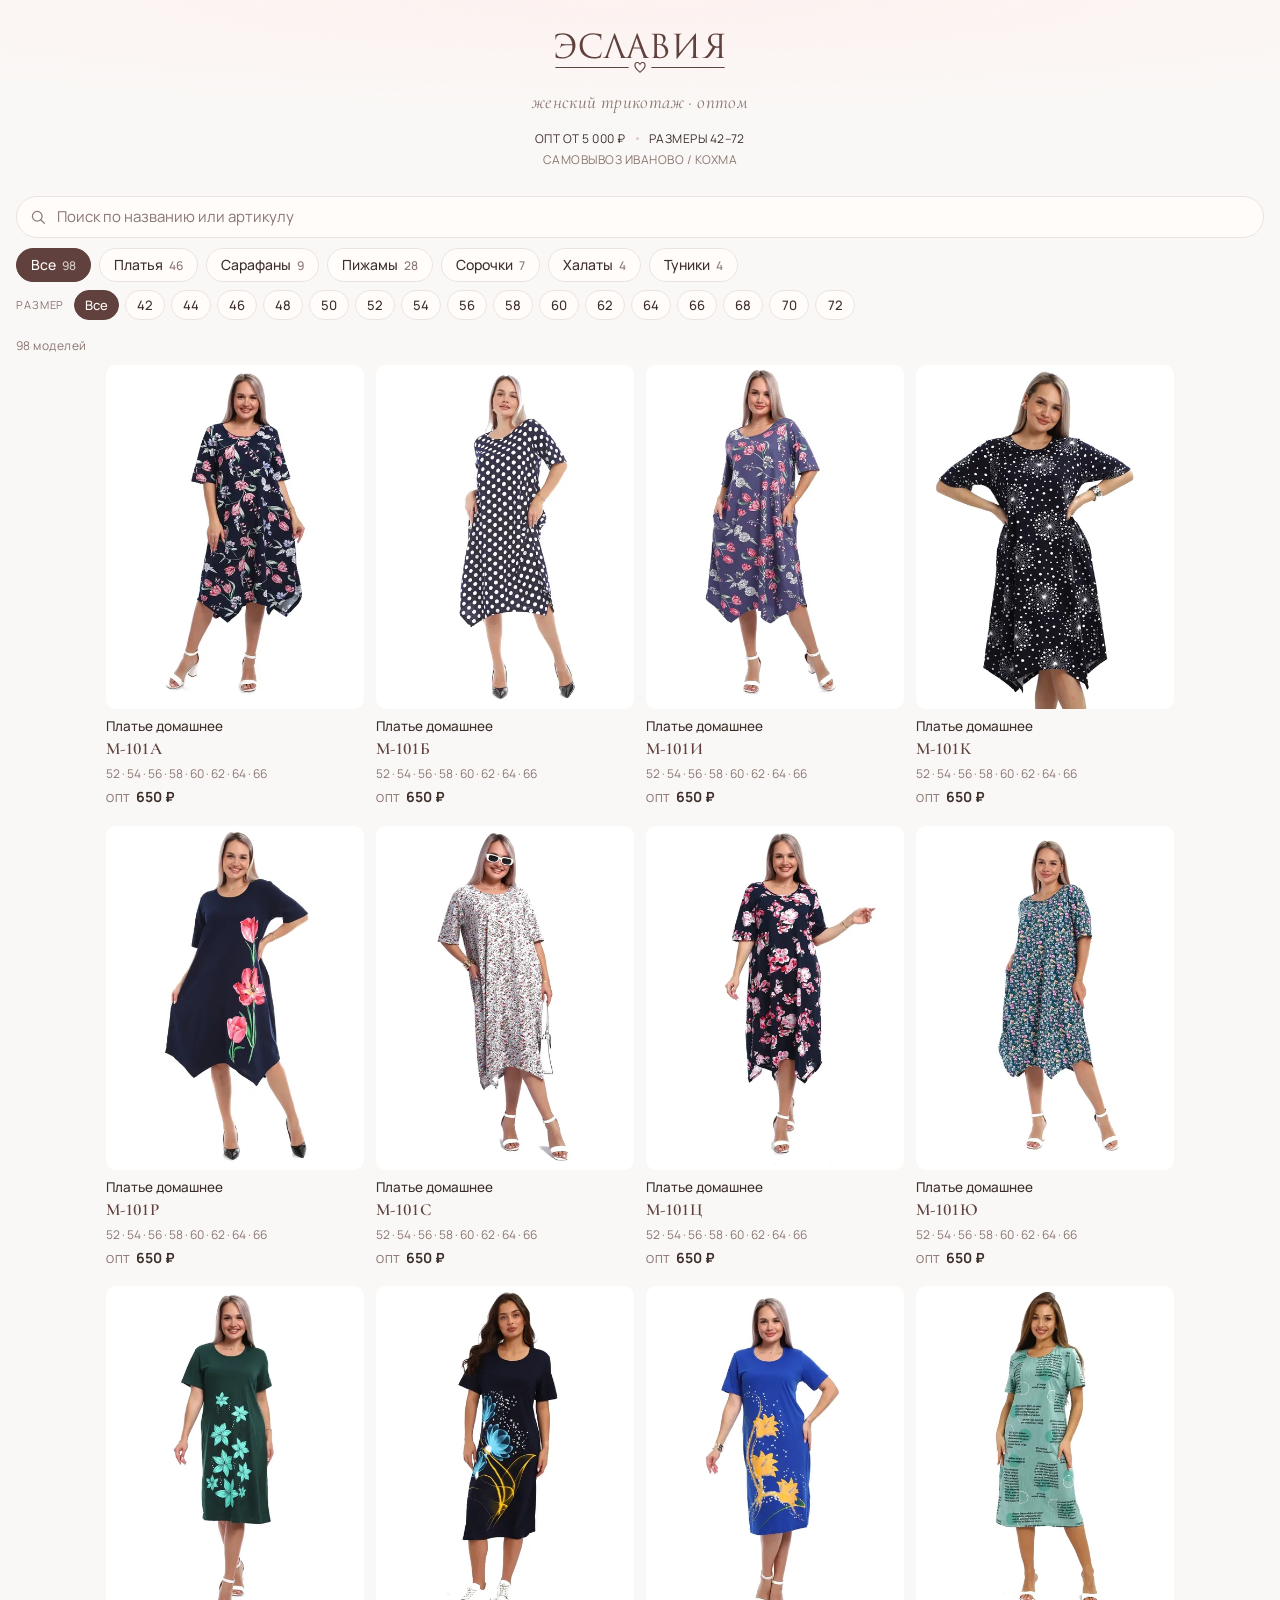
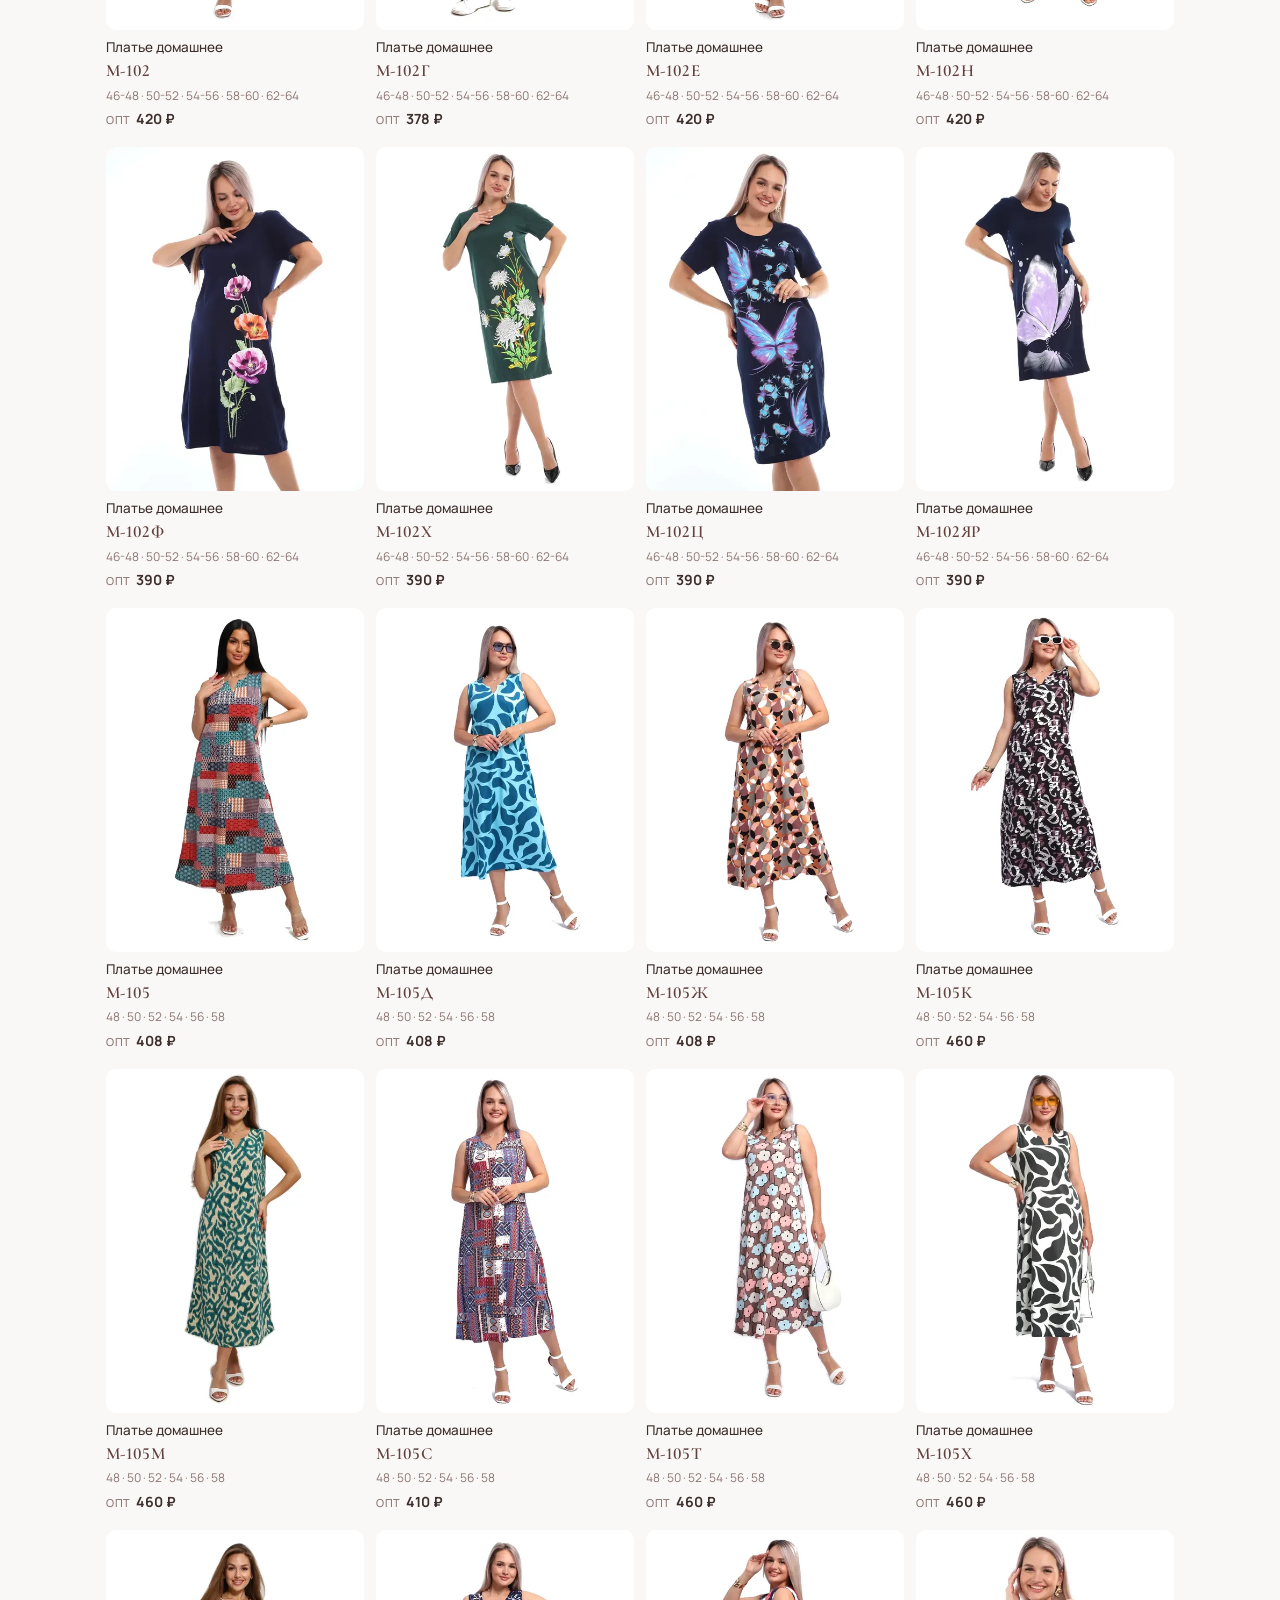
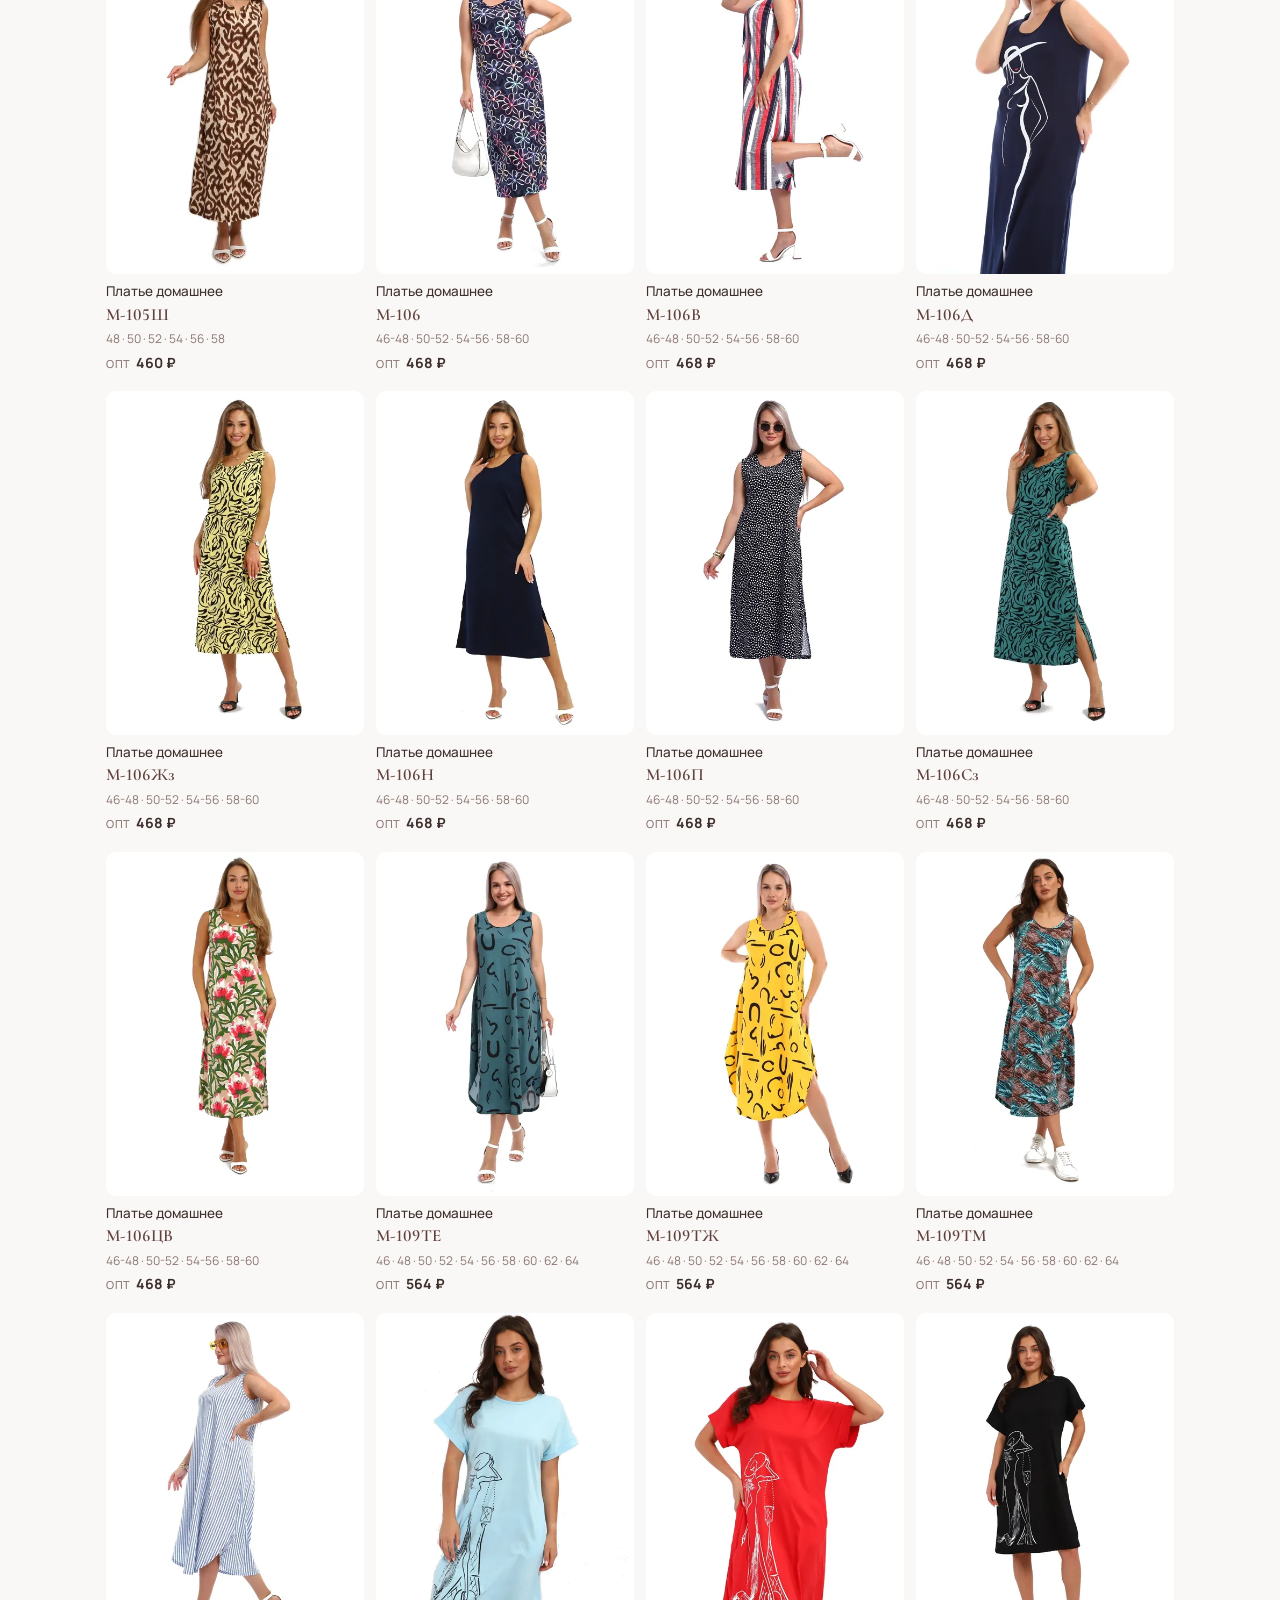
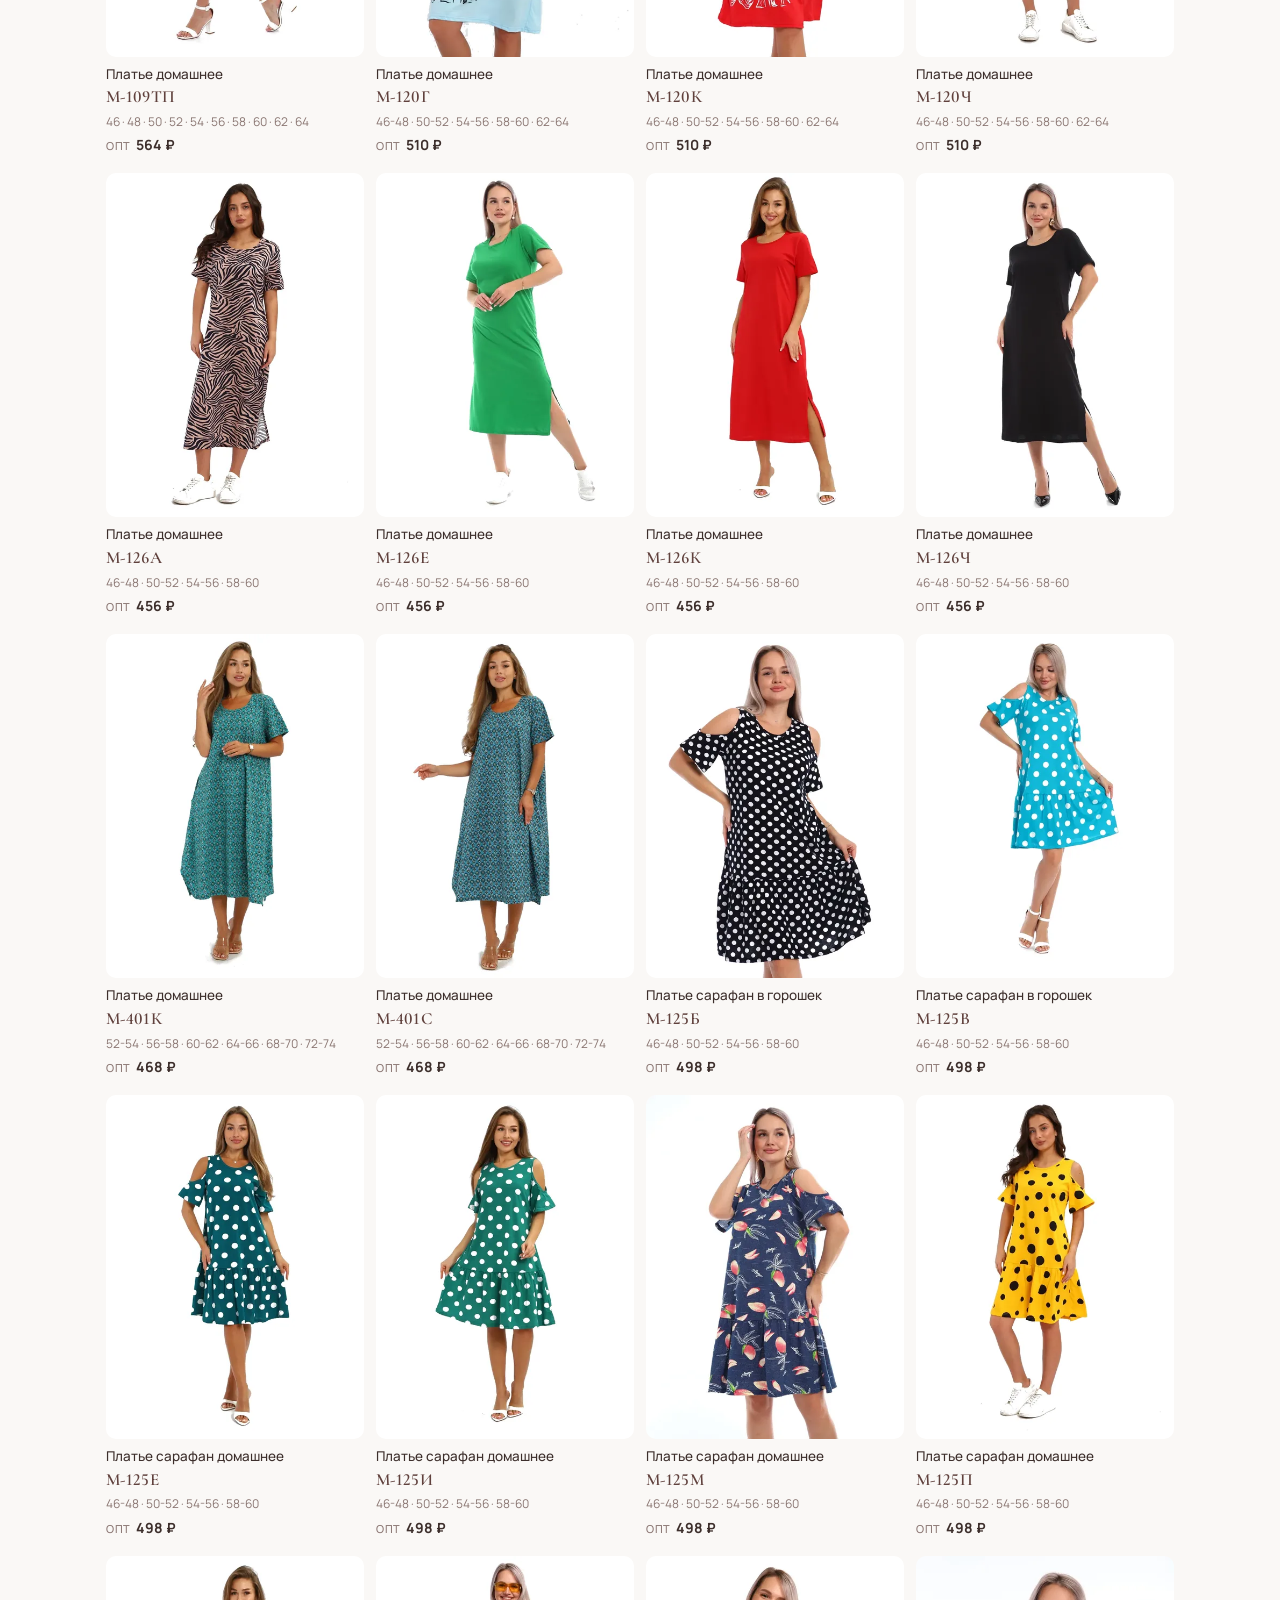
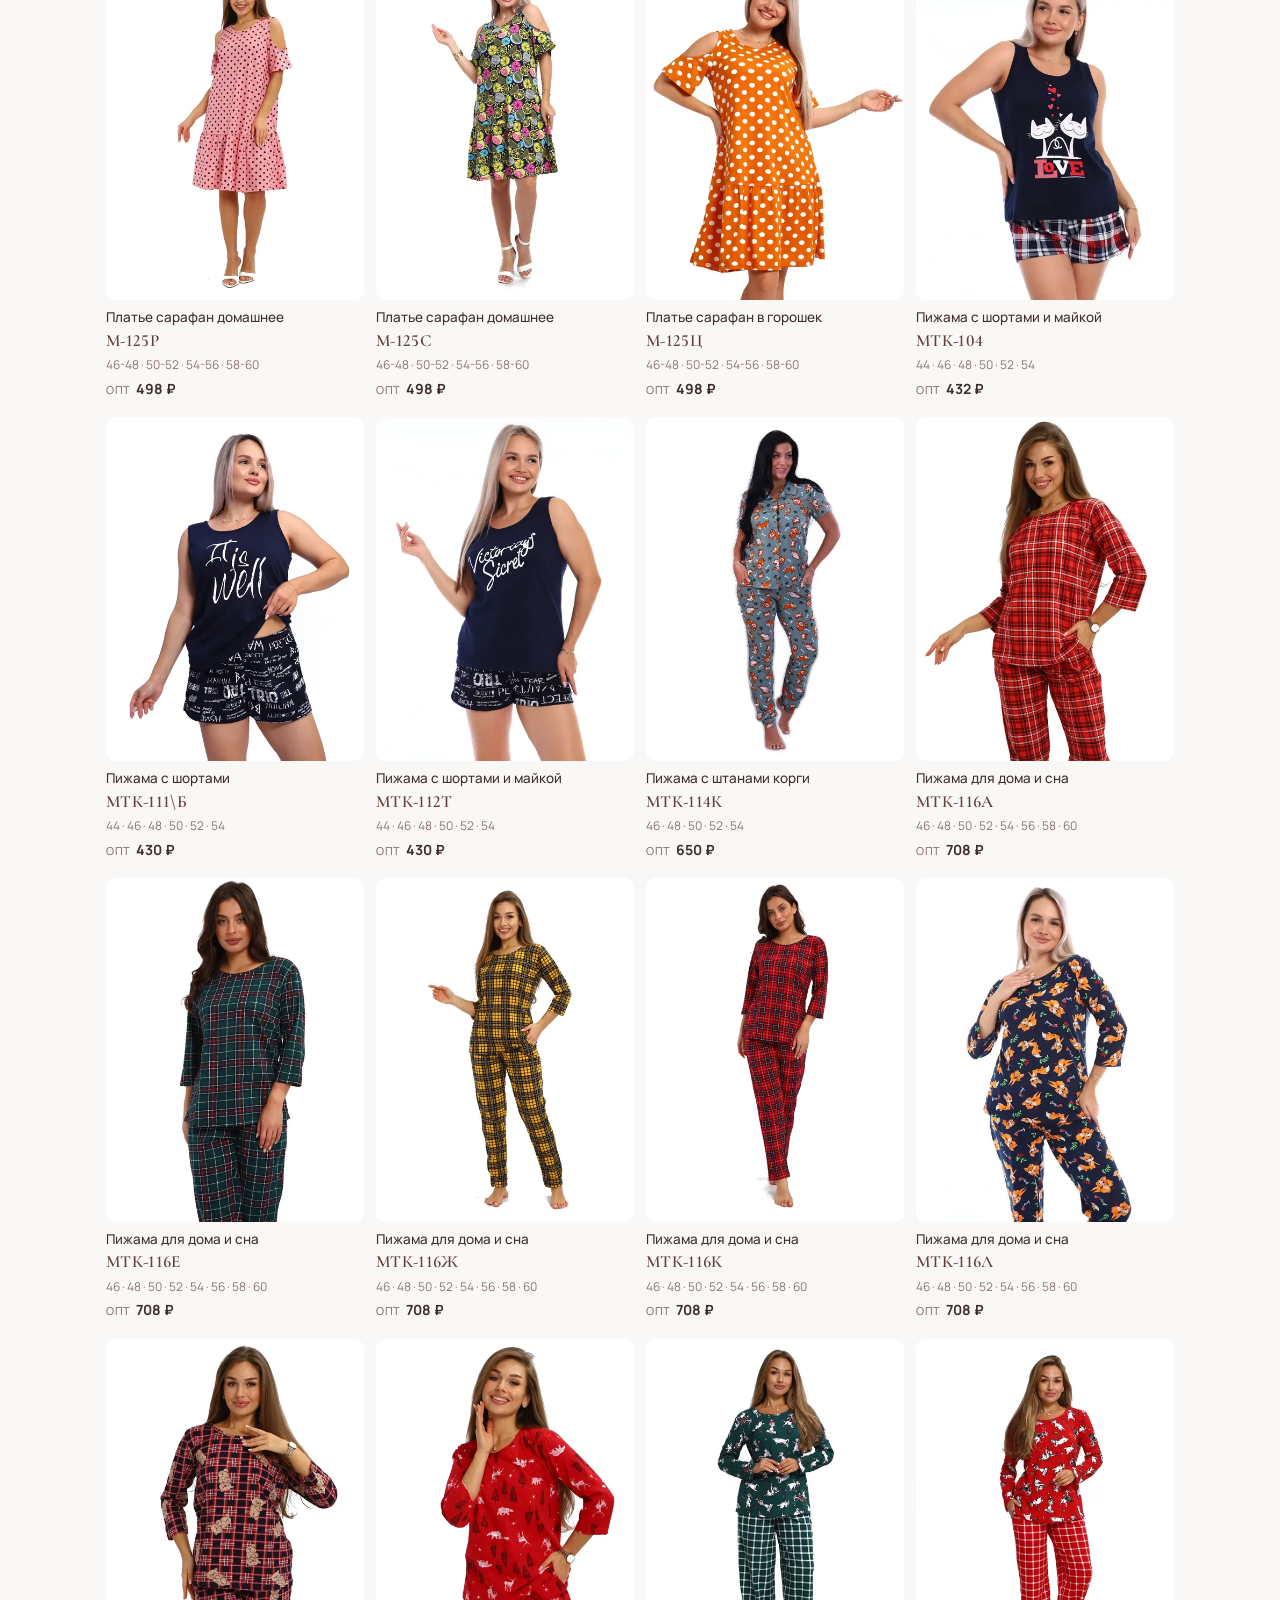
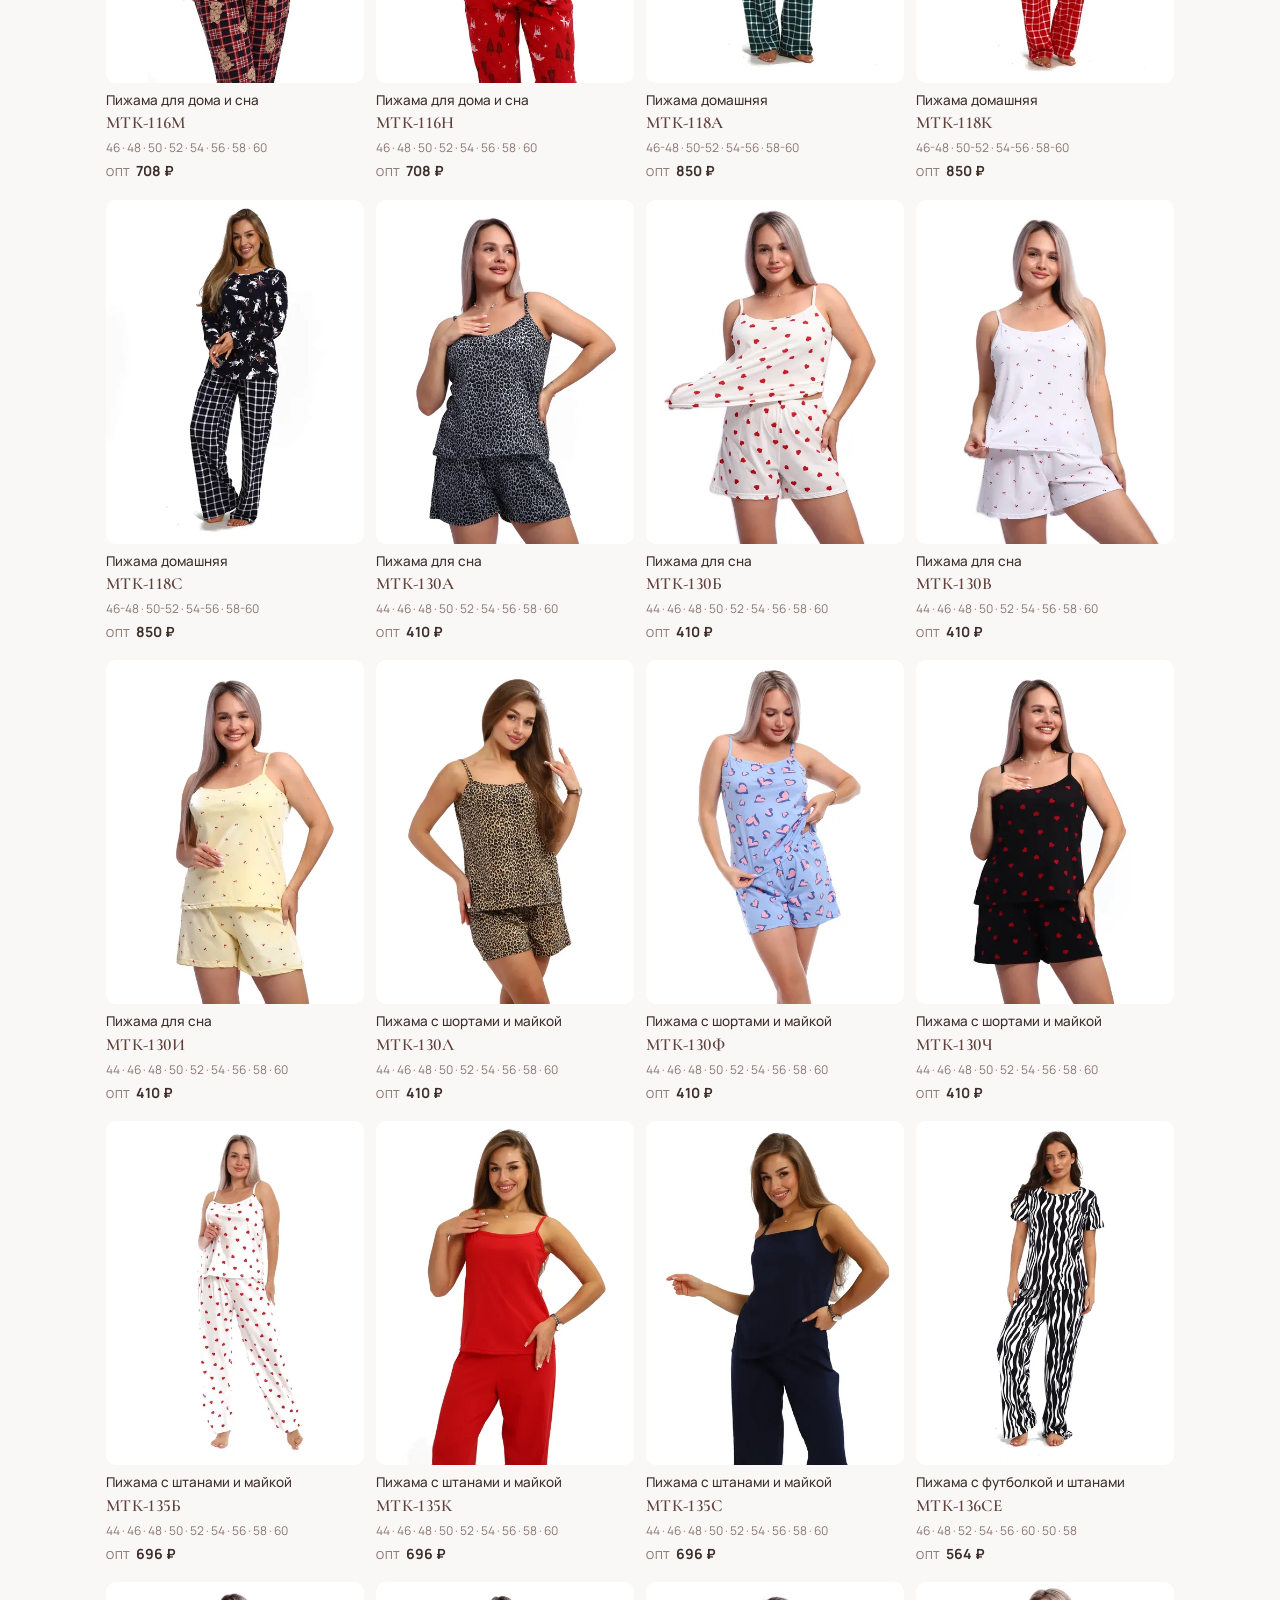
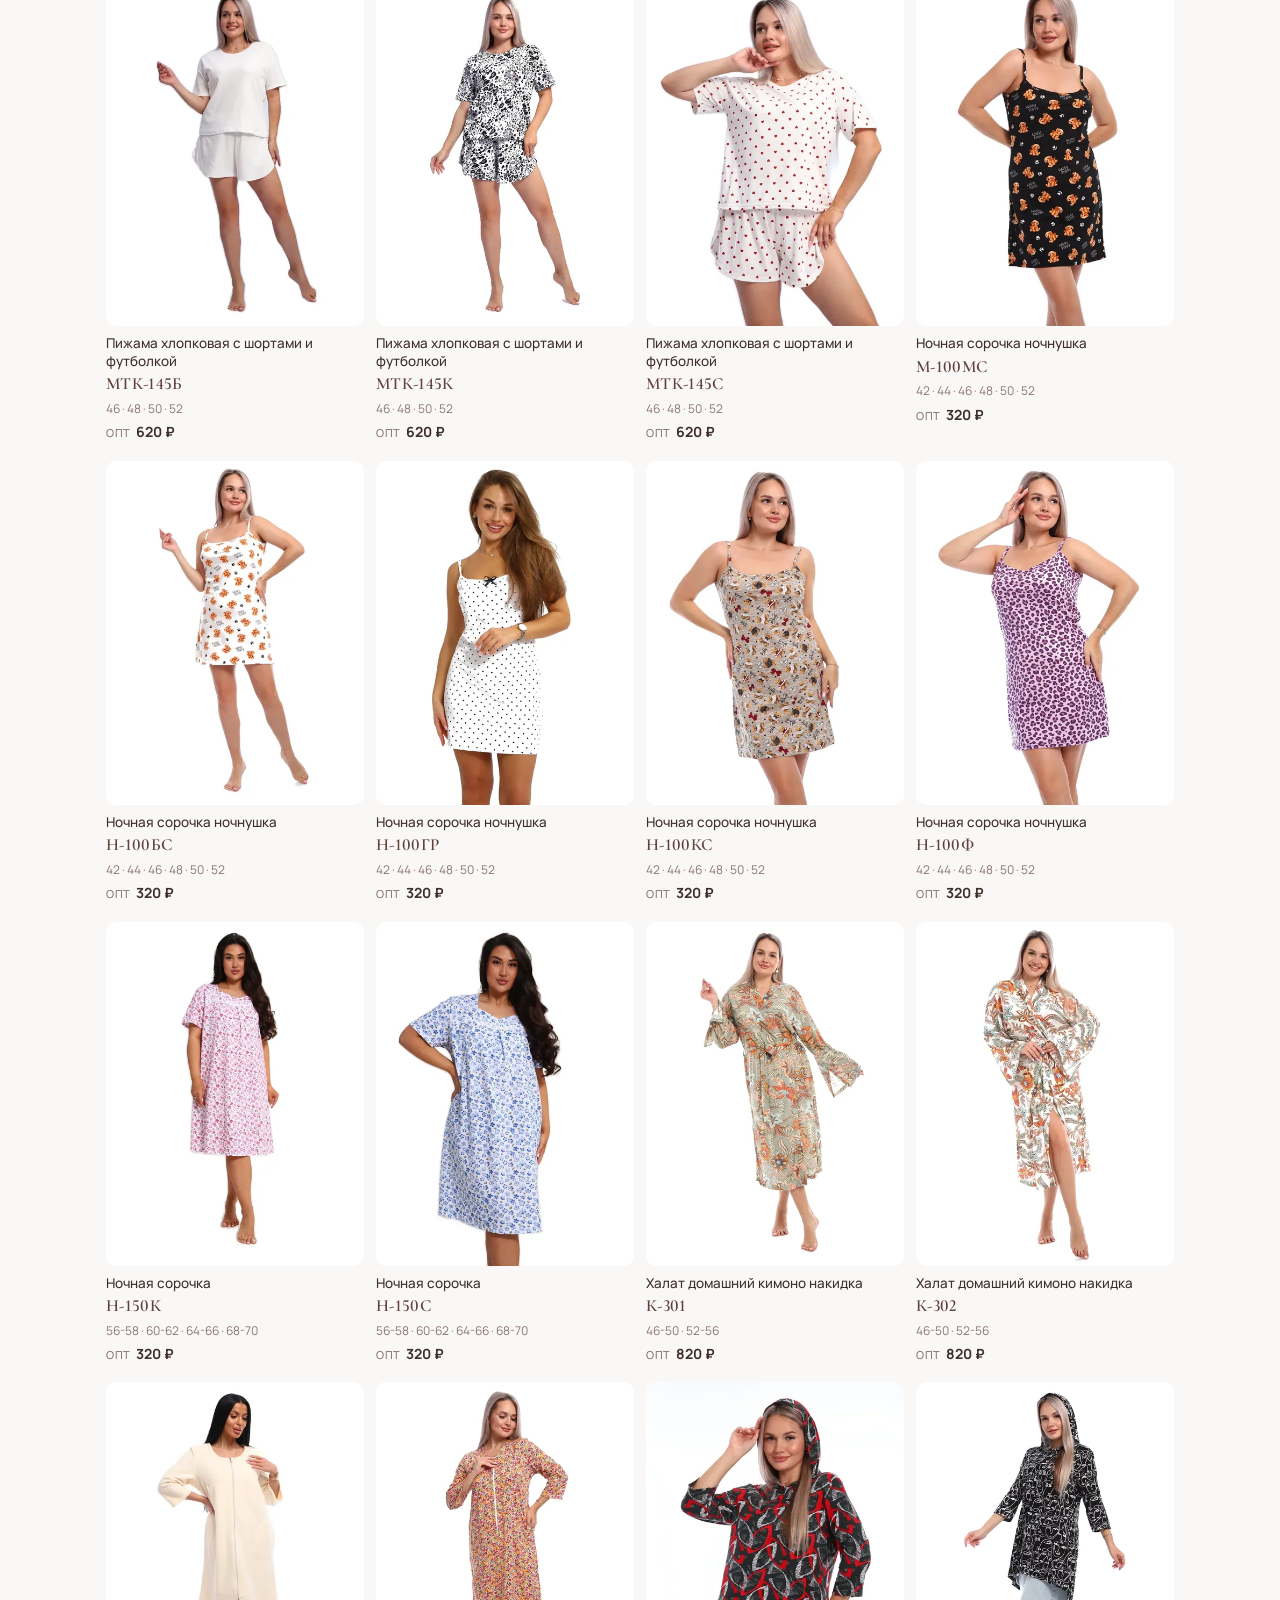
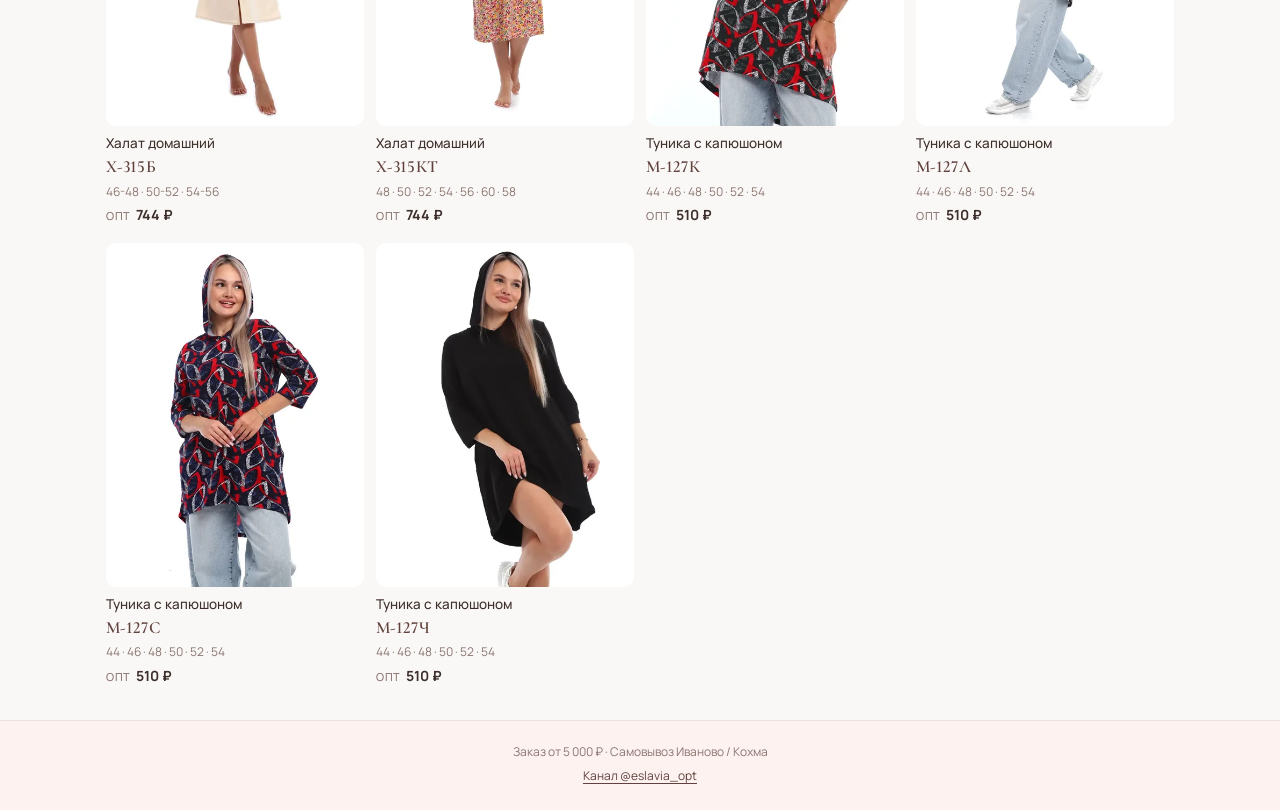
==== index.html @ d24b263d "Eslavia catalog Mini App: grid, filters, search, detail, order links" ====
<!doctype html>
<html lang="ru">
<head>
  <meta charset="utf-8">
  <script src="https://telegram.org/js/telegram-web-app.js"></script>
  <meta name="viewport" content="width=device-width, initial-scale=1, viewport-fit=cover">
  <meta name="format-detection" content="telephone=no">
  <meta name="theme-color" content="#faf8f6">
  <title>ЭСЛАВИЯ — каталог</title>
  <meta name="description" content="Женский трикотаж оптом. Каталог моделей, размеры 42–72, опт от 5 000 ₽.">
  <link rel="icon" href="brand/logo.svg" type="image/svg+xml">
  <link rel="preconnect" href="https://fonts.googleapis.com">
  <link rel="preconnect" href="https://fonts.gstatic.com" crossorigin>
  <link rel="stylesheet" href="https://fonts.googleapis.com/css2?family=Cormorant+Garamond:ital,wght@0,500;0,600;1,500&family=Manrope:wght@400;500;600;700&display=swap">
  <link rel="stylesheet" href="styles.css?v=1">
</head>
<body>
  <div id="list-view" class="view">
    <header class="hero">
      <span class="logo" role="img" aria-label="ЭСЛАВИЯ"></span>
      <p class="tagline">женский трикотаж · оптом</p>
      <p class="facts"><span>Опт от 5 000 ₽</span><i></i><span>Размеры 42–72</span></p>
      <p class="facts facts-2">Самовывоз Иваново / Кохма</p>
    </header>

    <div class="controls" id="controls">
      <label class="search">
        <svg viewBox="0 0 24 24" aria-hidden="true"><circle cx="11" cy="11" r="6.5"/><path d="M16 16l4.5 4.5"/></svg>
        <input id="q" type="search" inputmode="search" autocomplete="off" placeholder="Поиск по названию или артикулу" aria-label="Поиск">
        <button id="q-clear" class="clear" type="button" aria-label="Очистить" hidden>×</button>
      </label>
      <div class="chips" id="cats" role="tablist" aria-label="Категории"></div>
      <div class="sizes-row">
        <span class="sizes-label">Размер</span>
        <div class="chips chips-size" id="sizes" aria-label="Размер"></div>
      </div>
    </div>

    <div class="result-line"><span id="count"></span><button id="reset" type="button" hidden>Сбросить</button></div>
    <main id="grid" class="grid" aria-live="polite"></main>
    <p id="empty" class="empty" hidden>Ничего не найдено. Попробуйте изменить фильтры.</p>

    <footer class="foot">
      <p>Заказ от 5 000 ₽ · Самовывоз Иваново / Кохма</p>
      <a id="channel-link" href="https://t.me/eslavia_opt">Канал @eslavia_opt</a>
    </footer>
  </div>

  <section id="detail-view" class="view detail" hidden aria-modal="true" role="dialog">
    <div class="detail-top">
      <button id="back" class="back" type="button" aria-label="Назад">
        <svg viewBox="0 0 24 24" aria-hidden="true"><path d="M15 5l-7 7 7 7"/></svg><span>Каталог</span>
      </button>
    </div>
    <div class="gallery">
      <div class="slides" id="slides"></div>
      <div class="dots" id="dots"></div>
    </div>
    <div class="info">
      <p class="d-cat" id="d-cat"></p>
      <h1 class="d-title" id="d-title"></h1>
      <p class="d-article" id="d-article"></p>
      <div class="d-price"><span>Опт</span><strong id="d-price"></strong></div>
      <div class="d-block">
        <p class="d-label">Размеры</p>
        <div class="d-sizes" id="d-sizes"></div>
      </div>
      <p class="d-meta" id="d-meta"></p>
      <p class="d-note">Минимальный заказ от 5 000 ₽. Самовывоз Иваново / Кохма.</p>
    </div>
    <div class="actions">
      <a id="d-post" class="btn btn-ghost" href="#" rel="noopener">Открыть пост</a>
      <a id="d-order" class="btn btn-primary" href="#" rel="noopener">Заказать</a>
    </div>
  </section>

  <script src="app.js?v=1"></script>
</body>
</html>
---- styles.css ----
:root {
  --bg: #faf8f6;
  --surface: #fffcfa;
  --text: #3d2f2c;
  --muted: #8a7672;
  --line: #ebe3df;
  --accent: #60413d;
  --accent-hover: #523632;
  --on-accent: #fffcfa;
  --blush: #fdf2f0;
  --rose: #f5deda;
  --mauve: #dcc8c4;
  --photo-bg: #f5eeea;
  --chip-bg: #fffcfa;
  --chip-active-bg: #60413d;
  --chip-active-text: #fffcfa;
  --serif: "Cormorant Garamond", "Times New Roman", serif;
  --sans: "Manrope", system-ui, -apple-system, "Segoe UI", sans-serif;
  --ease: cubic-bezier(0.22, 1, 0.36, 1);
  --safe-top: max(env(safe-area-inset-top, 0px), var(--tg-content-safe-area-inset-top, 0px));
  --safe-bottom: max(env(safe-area-inset-bottom, 0px), var(--tg-safe-area-inset-bottom, 0px));
  color-scheme: light;
}
html[data-theme="dark"] {
  --bg: #1d1817;
  --surface: #26201f;
  --text: #f3e9e6;
  --muted: #b09c97;
  --line: #3a312f;
  --accent: #e9c9c2;
  --accent-hover: #f3d9d3;
  --on-accent: #3d2f2c;
  --blush: #2b2321;
  --rose: #4a3935;
  --mauve: #6b5550;
  --photo-bg: #2b2422;
  --chip-bg: #26201f;
  --chip-active-bg: #e9c9c2;
  --chip-active-text: #3d2f2c;
  color-scheme: dark;
}

* { box-sizing: border-box; }
html, body { margin: 0; padding: 0; }
body {
  background: var(--bg);
  color: var(--text);
  font-family: var(--sans);
  font-size: 15px;
  line-height: 1.45;
  -webkit-font-smoothing: antialiased;
  -webkit-tap-highlight-color: transparent;
  overscroll-behavior-y: none;
}
button, input { font: inherit; color: inherit; }
a { color: inherit; }
[hidden] { display: none !important; }
body.detail-open { overflow: hidden; }

/* ---------- header ---------- */
.hero {
  padding: calc(26px + var(--safe-top)) 20px 18px;
  text-align: center;
  background:
    radial-gradient(120% 90% at 50% 0%, var(--blush) 0%, transparent 70%),
    var(--bg);
}
.logo {
  display: block;
  width: 188px;
  height: 54px;
  margin: 0 auto;
  background-color: var(--accent);
  -webkit-mask: url(brand/logo.svg) center / contain no-repeat;
  mask: url(brand/logo.svg) center / contain no-repeat;
}
html[data-theme="dark"] .logo { background-color: var(--text); }
.tagline {
  margin: 8px 0 0;
  font-family: var(--serif);
  font-style: italic;
  font-size: 19px;
  color: var(--muted);
  letter-spacing: 0.02em;
}
.facts {
  margin: 14px auto 0;
  display: flex;
  flex-wrap: wrap;
  justify-content: center;
  align-items: center;
  gap: 4px 10px;
  font-size: 12px;
  letter-spacing: 0.04em;
  text-transform: uppercase;
  color: var(--text);
}
.facts-2 { margin-top: 4px; color: var(--muted); }
.facts i { width: 3px; height: 3px; border-radius: 50%; background: var(--mauve); }

/* ---------- controls ---------- */
.controls {
  position: sticky;
  top: 0;
  z-index: 5;
  padding: 10px 0 8px;
  background: color-mix(in srgb, var(--bg) 94%, transparent);
  -webkit-backdrop-filter: blur(10px);
  backdrop-filter: blur(10px);
  border-bottom: 1px solid transparent;
  transition: border-color .2s var(--ease);
}
.controls.stuck { border-bottom-color: var(--line); }
.search {
  display: flex;
  align-items: center;
  gap: 8px;
  margin: 0 16px 10px;
  padding: 0 12px;
  height: 42px;
  border: 1px solid var(--line);
  background: var(--surface);
  border-radius: 21px;
}
.search:focus-within { border-color: var(--mauve); }
.search svg { width: 18px; height: 18px; flex: none; fill: none; stroke: var(--muted); stroke-width: 1.6; stroke-linecap: round; }
.search input {
  flex: 1;
  min-width: 0;
  border: 0;
  outline: 0;
  background: transparent;
  font-size: 15px;
}
.search input::placeholder { color: var(--muted); }
.search input::-webkit-search-cancel-button { display: none; }
.clear { border: 0; background: none; font-size: 22px; line-height: 1; color: var(--muted); padding: 0 2px; cursor: pointer; }

.chips {
  display: flex;
  gap: 8px;
  overflow-x: auto;
  padding: 0 16px;
  scrollbar-width: none;
  scroll-padding: 0 16px;
}
.chips::-webkit-scrollbar { display: none; }
.chip {
  flex: none;
  display: inline-flex;
  align-items: baseline;
  gap: 6px;
  height: 34px;
  padding: 0 14px;
  align-items: center;
  border: 1px solid var(--line);
  border-radius: 17px;
  background: var(--chip-bg);
  font-size: 14px;
  font-weight: 500;
  white-space: nowrap;
  cursor: pointer;
  transition: background .2s var(--ease), color .2s var(--ease), border-color .2s var(--ease);
}
.chip .n { font-size: 12px; color: var(--muted); font-weight: 500; }
.chip.on { background: var(--chip-active-bg); border-color: var(--chip-active-bg); color: var(--chip-active-text); }
.chip.on .n { color: inherit; opacity: .75; }
.sizes-row { display: flex; align-items: center; margin-top: 8px; }
.sizes-label {
  flex: none;
  padding-left: 16px;
  font-size: 11px;
  letter-spacing: .08em;
  text-transform: uppercase;
  color: var(--muted);
}
.chips-size { padding-left: 10px; gap: 6px; }
.chips-size .chip { height: 30px; min-width: 40px; padding: 0 10px; justify-content: center; font-size: 13px; border-radius: 15px; }

.result-line {
  display: flex;
  justify-content: space-between;
  align-items: center;
  padding: 8px 16px 10px;
  font-size: 12px;
  letter-spacing: .04em;
  color: var(--muted);
}
.result-line button { border: 0; background: none; padding: 0; color: var(--accent); font-size: 12px; text-decoration: underline; text-underline-offset: 3px; cursor: pointer; }

/* ---------- grid ---------- */
.grid {
  display: grid;
  grid-template-columns: repeat(2, minmax(0, 1fr));
  gap: 18px 12px;
  padding: 0 16px 8px;
}
@media (min-width: 640px) { .grid { grid-template-columns: repeat(3, minmax(0, 1fr)); } }
@media (min-width: 960px) { .grid { grid-template-columns: repeat(4, minmax(0, 1fr)); max-width: 1100px; margin: 0 auto; } }
.card {
  display: block;
  text-decoration: none;
  color: inherit;
  cursor: pointer;
  border: 0;
  padding: 0;
  background: none;
  text-align: left;
  animation: rise .5s var(--ease) both;
}
.card .ph {
  position: relative;
  aspect-ratio: 3 / 4;
  background: var(--photo-bg);
  overflow: hidden;
  border-radius: 10px;
}
.card img { width: 100%; height: 100%; object-fit: cover; display: block; transition: transform .6s var(--ease); }
.card:active img { transform: scale(1.02); }
.card .t { margin: 9px 0 0; font-size: 13.5px; line-height: 1.3; font-weight: 500; }
.card .a { margin: 2px 0 0; font-family: var(--serif); font-variant-numeric: lining-nums; font-size: 17px; font-weight: 600; letter-spacing: .02em; color: var(--accent); }
html[data-theme="dark"] .card .a { color: var(--accent); }
.card .s { margin: 3px 0 0; font-size: 12px; color: var(--muted); }
.card .p { margin: 5px 0 0; font-size: 14px; font-weight: 700; }
.card .p span { font-weight: 500; font-size: 11px; letter-spacing: .06em; text-transform: uppercase; color: var(--muted); margin-right: 5px; }
@keyframes rise { from { opacity: 0; transform: translateY(8px); } to { opacity: 1; transform: none; } }

.empty { text-align: center; color: var(--muted); padding: 40px 24px; }
.foot {
  margin-top: 26px;
  padding: 22px 16px calc(26px + var(--safe-bottom));
  text-align: center;
  font-size: 12px;
  color: var(--muted);
  border-top: 1px solid var(--line);
  background: var(--blush);
}
.foot p { margin: 0 0 6px; }
.foot a { color: var(--accent); text-underline-offset: 3px; }

/* ---------- detail ---------- */
.detail {
  position: fixed;
  inset: 0;
  z-index: 20;
  overflow-y: auto;
  background: var(--bg);
  padding-bottom: calc(86px + var(--safe-bottom));
  animation: slidein .35s var(--ease) both;
  -webkit-overflow-scrolling: touch;
}
@keyframes slidein { from { opacity: 0; } to { opacity: 1; } }
.detail-top {
  position: absolute;
  top: calc(10px + var(--safe-top));
  left: 12px;
  z-index: 3;
}
.back {
  display: inline-flex;
  align-items: center;
  gap: 2px;
  height: 36px;
  padding: 0 14px 0 8px;
  border: 0;
  border-radius: 18px;
  background: color-mix(in srgb, var(--surface) 88%, transparent);
  -webkit-backdrop-filter: blur(8px);
  backdrop-filter: blur(8px);
  font-size: 14px;
  font-weight: 500;
  cursor: pointer;
  box-shadow: 0 2px 10px rgba(61, 47, 44, .08);
}
.back svg { width: 20px; height: 20px; fill: none; stroke: currentColor; stroke-width: 1.8; stroke-linecap: round; stroke-linejoin: round; }
html.in-tg .detail-top { display: none; } /* Telegram BackButton is used instead */

.gallery { position: relative; background: var(--photo-bg); }
.slides {
  display: flex;
  overflow-x: auto;
  scroll-snap-type: x mandatory;
  scrollbar-width: none;
  aspect-ratio: 3 / 4;
  max-height: 72vh;
}
.slides::-webkit-scrollbar { display: none; }
.slides img {
  flex: 0 0 100%;
  width: 100%;
  height: 100%;
  object-fit: cover;
  scroll-snap-align: center;
  display: block;
}
@media (min-width: 640px) { .slides img { object-fit: contain; } }
.dots { position: absolute; left: 0; right: 0; bottom: 12px; display: flex; justify-content: center; gap: 6px; }
.dots button { width: 7px; height: 7px; padding: 0; border: 0; border-radius: 50%; background: rgba(96, 65, 61, .22); cursor: pointer; transition: width .25s var(--ease), background .25s var(--ease); }
.dots button.on { width: 20px; border-radius: 4px; background: #60413d; }

.info { padding: 20px 20px 8px; max-width: 640px; margin: 0 auto; }
.d-cat { margin: 0; font-size: 11px; letter-spacing: .12em; text-transform: uppercase; color: var(--muted); }
.d-title { margin: 6px 0 0; font-family: var(--serif); font-variant-numeric: lining-nums; font-weight: 600; font-size: 30px; line-height: 1.1; }
.d-article { margin: 4px 0 0; font-family: var(--serif); font-variant-numeric: lining-nums; font-size: 20px; font-style: italic; color: var(--accent); }
.d-price {
  display: flex;
  align-items: baseline;
  gap: 10px;
  margin: 16px 0 0;
  padding: 14px 16px;
  background: var(--blush);
  border-radius: 10px;
}
.d-price span { font-size: 11px; letter-spacing: .1em; text-transform: uppercase; color: var(--muted); }
.d-price strong { font-size: 22px; font-weight: 700; }
.d-block { margin-top: 18px; }
.d-label { margin: 0 0 8px; font-size: 11px; letter-spacing: .1em; text-transform: uppercase; color: var(--muted); }
.d-sizes { display: flex; flex-wrap: wrap; gap: 6px; }
.d-sizes span { padding: 5px 11px; border: 1px solid var(--line); border-radius: 15px; font-size: 13px; background: var(--surface); }
.d-meta { margin: 16px 0 0; font-size: 13px; color: var(--muted); }
.d-meta:empty { display: none; }
.d-note { margin: 10px 0 0; font-size: 13px; color: var(--muted); }

.actions {
  position: fixed;
  left: 0;
  right: 0;
  bottom: 0;
  z-index: 21;
  display: grid;
  grid-template-columns: 1fr 1.4fr;
  gap: 10px;
  padding: 12px 16px calc(12px + var(--safe-bottom));
  background: color-mix(in srgb, var(--bg) 94%, transparent);
  -webkit-backdrop-filter: blur(10px);
  backdrop-filter: blur(10px);
  border-top: 1px solid var(--line);
}
.detail[hidden] + .actions, .detail[hidden] .actions { display: none; }
.btn {
  display: flex;
  align-items: center;
  justify-content: center;
  height: 48px;
  border-radius: 24px;
  font-size: 15px;
  font-weight: 600;
  letter-spacing: .02em;
  text-decoration: none;
  cursor: pointer;
  transition: background .2s var(--ease), transform .15s var(--ease);
}
.btn:active { transform: scale(.98); }
.btn-primary { background: var(--accent); color: var(--on-accent); }
.btn-primary:hover { background: var(--accent-hover); }
.btn-ghost { border: 1px solid var(--accent); color: var(--accent); background: transparent; }

@media (prefers-reduced-motion: reduce) {
  *, *::before, *::after { animation: none !important; transition: none !important; }
}
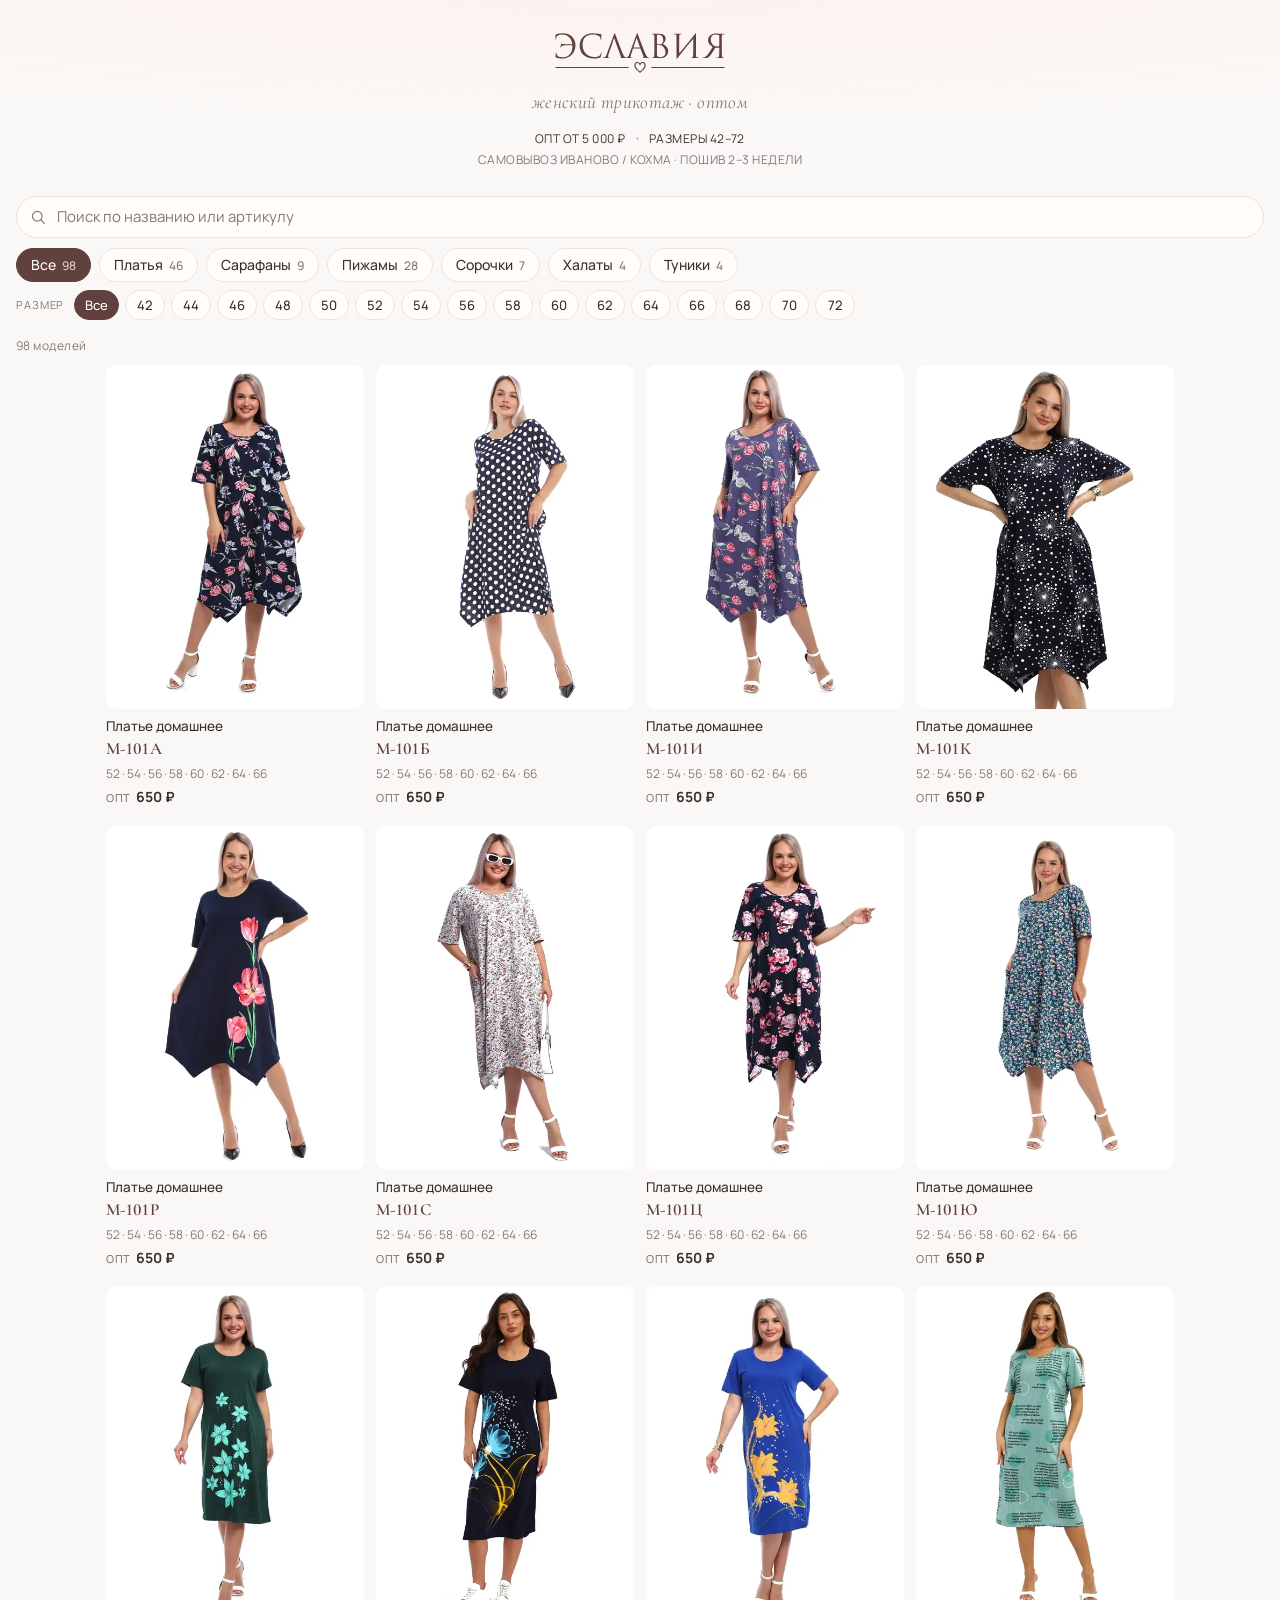
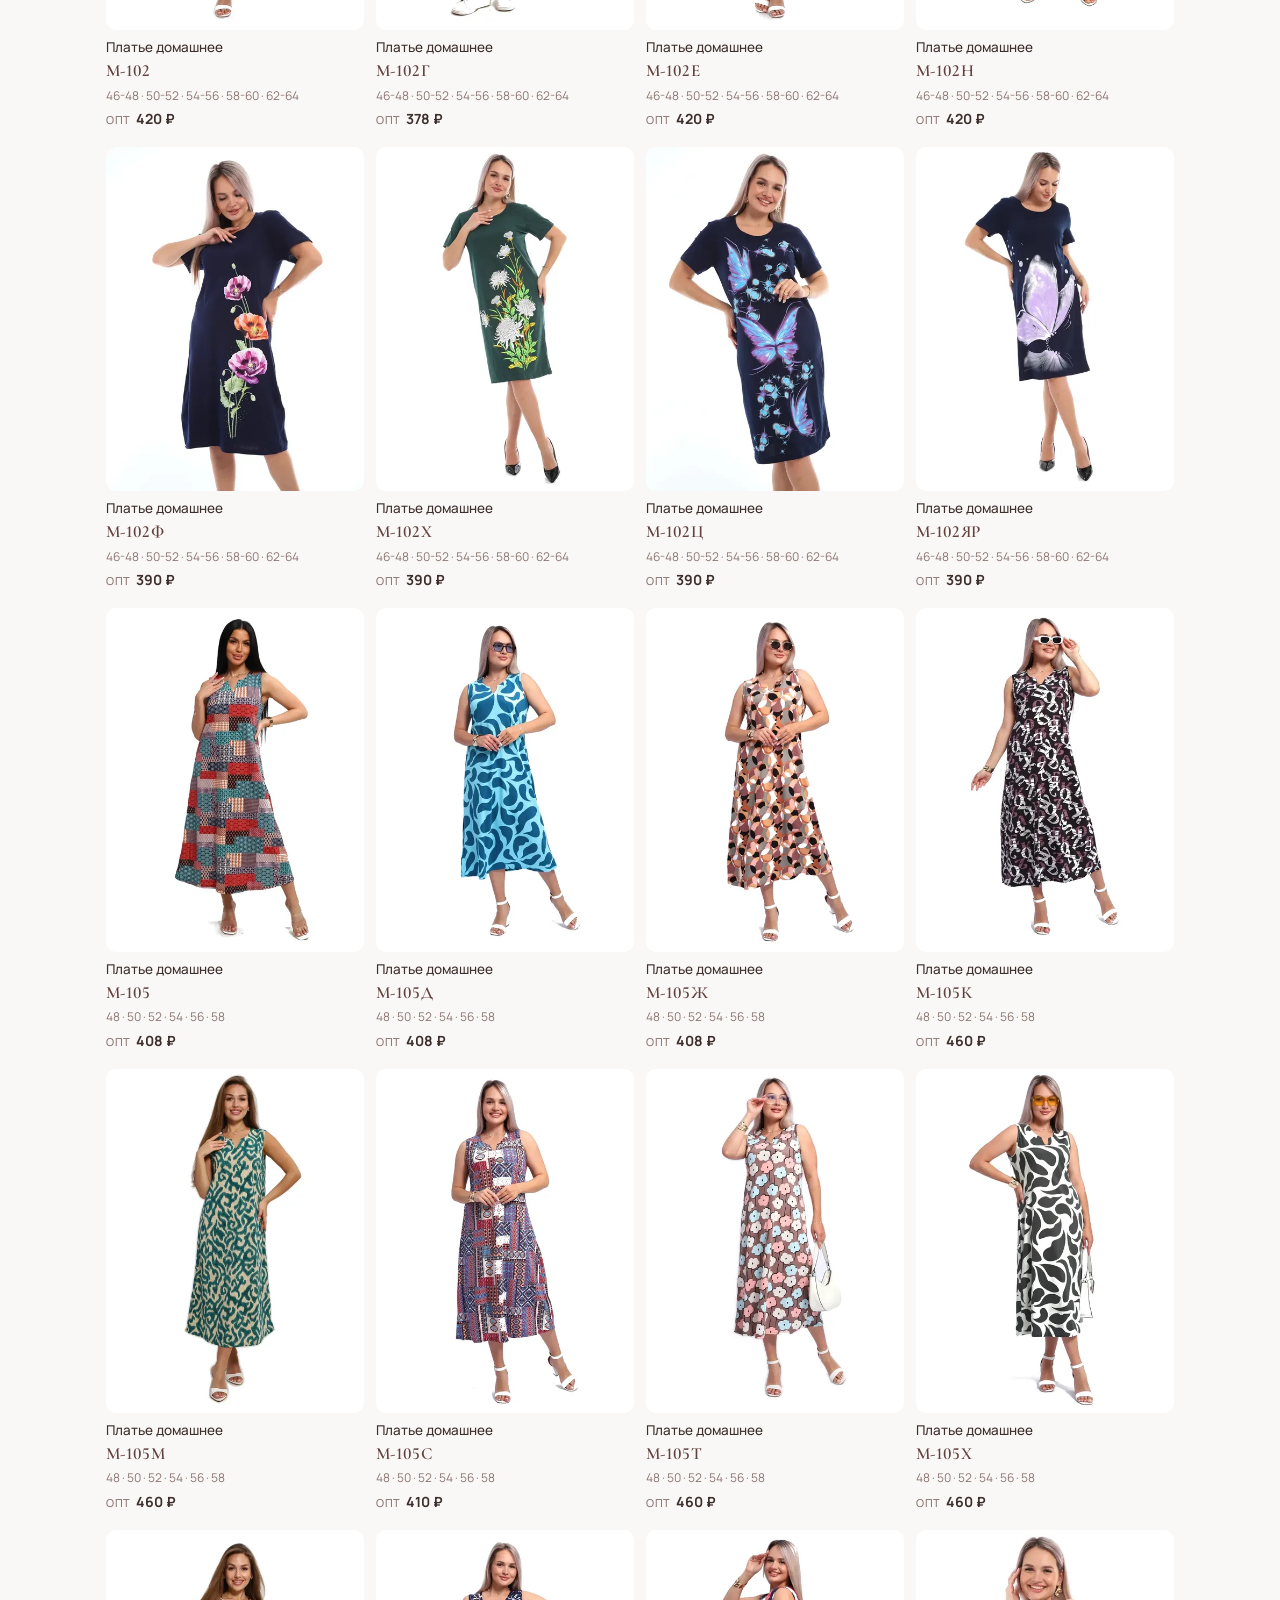
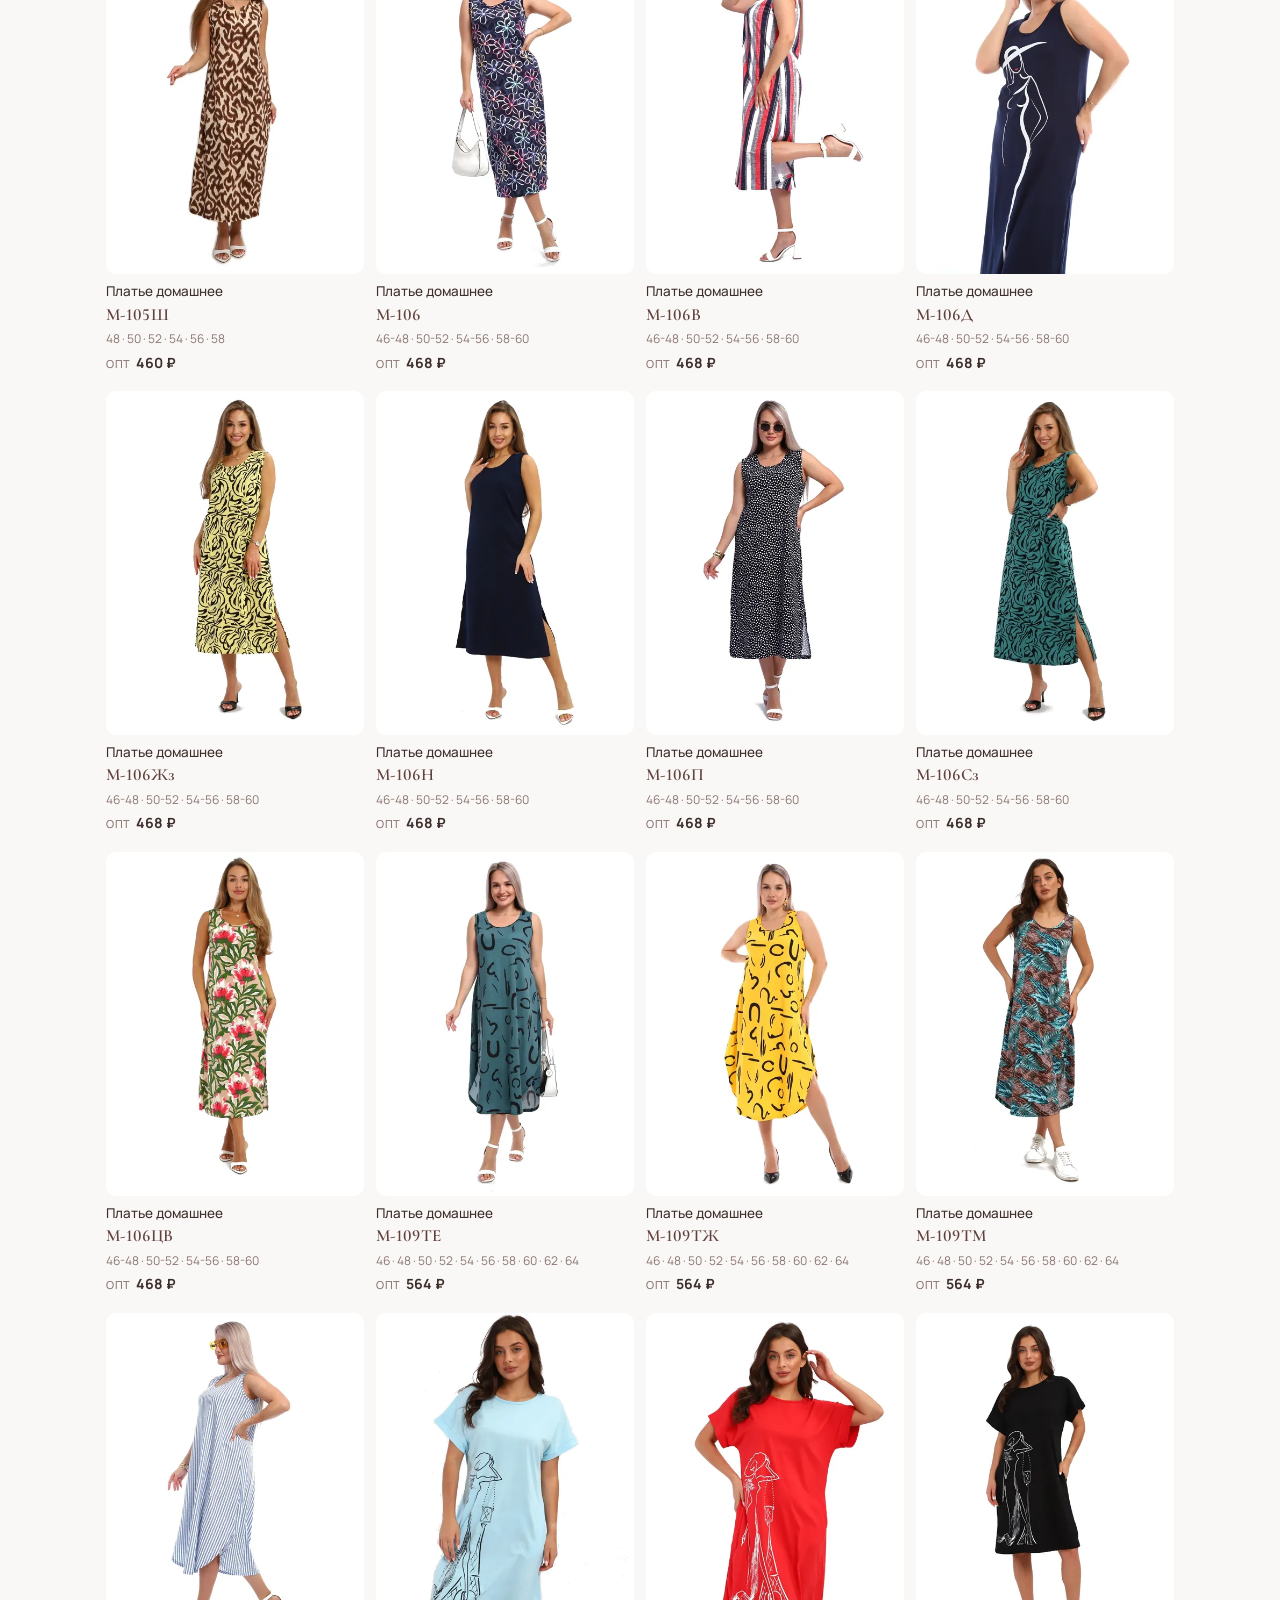
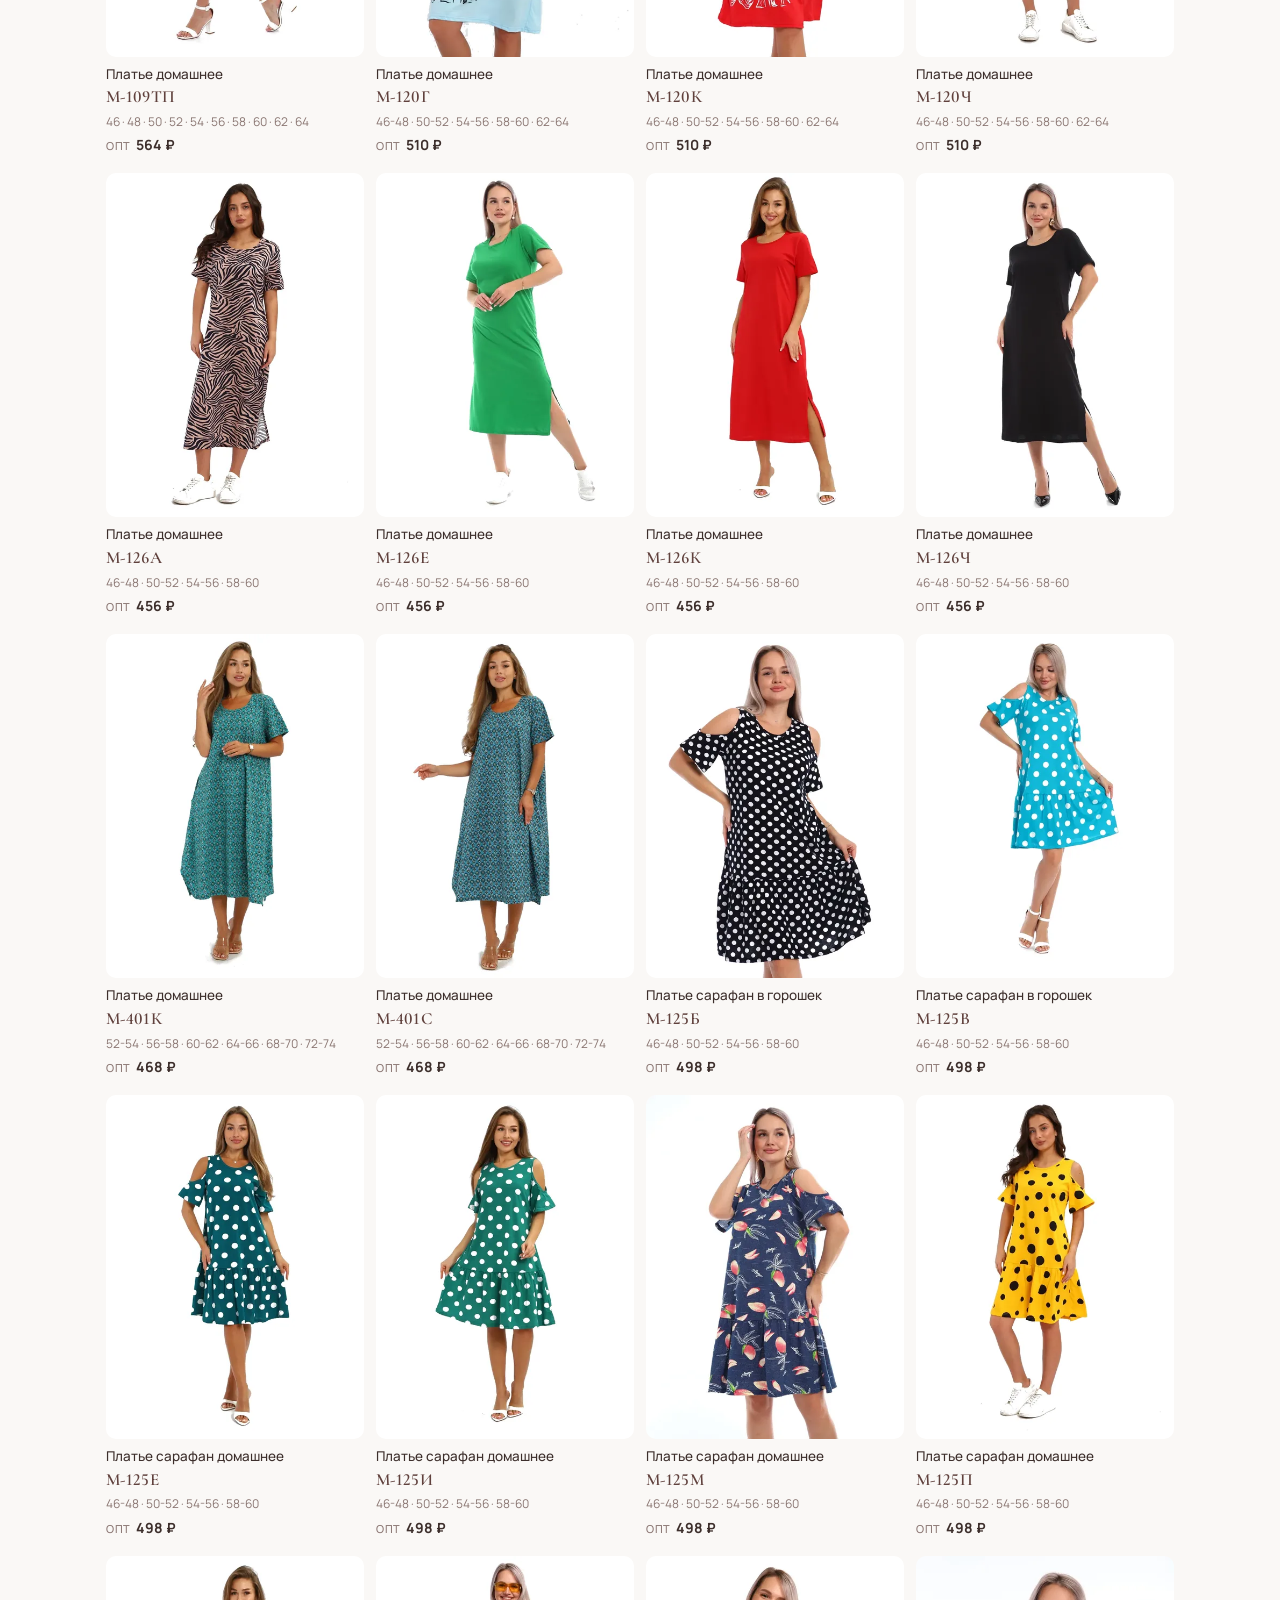
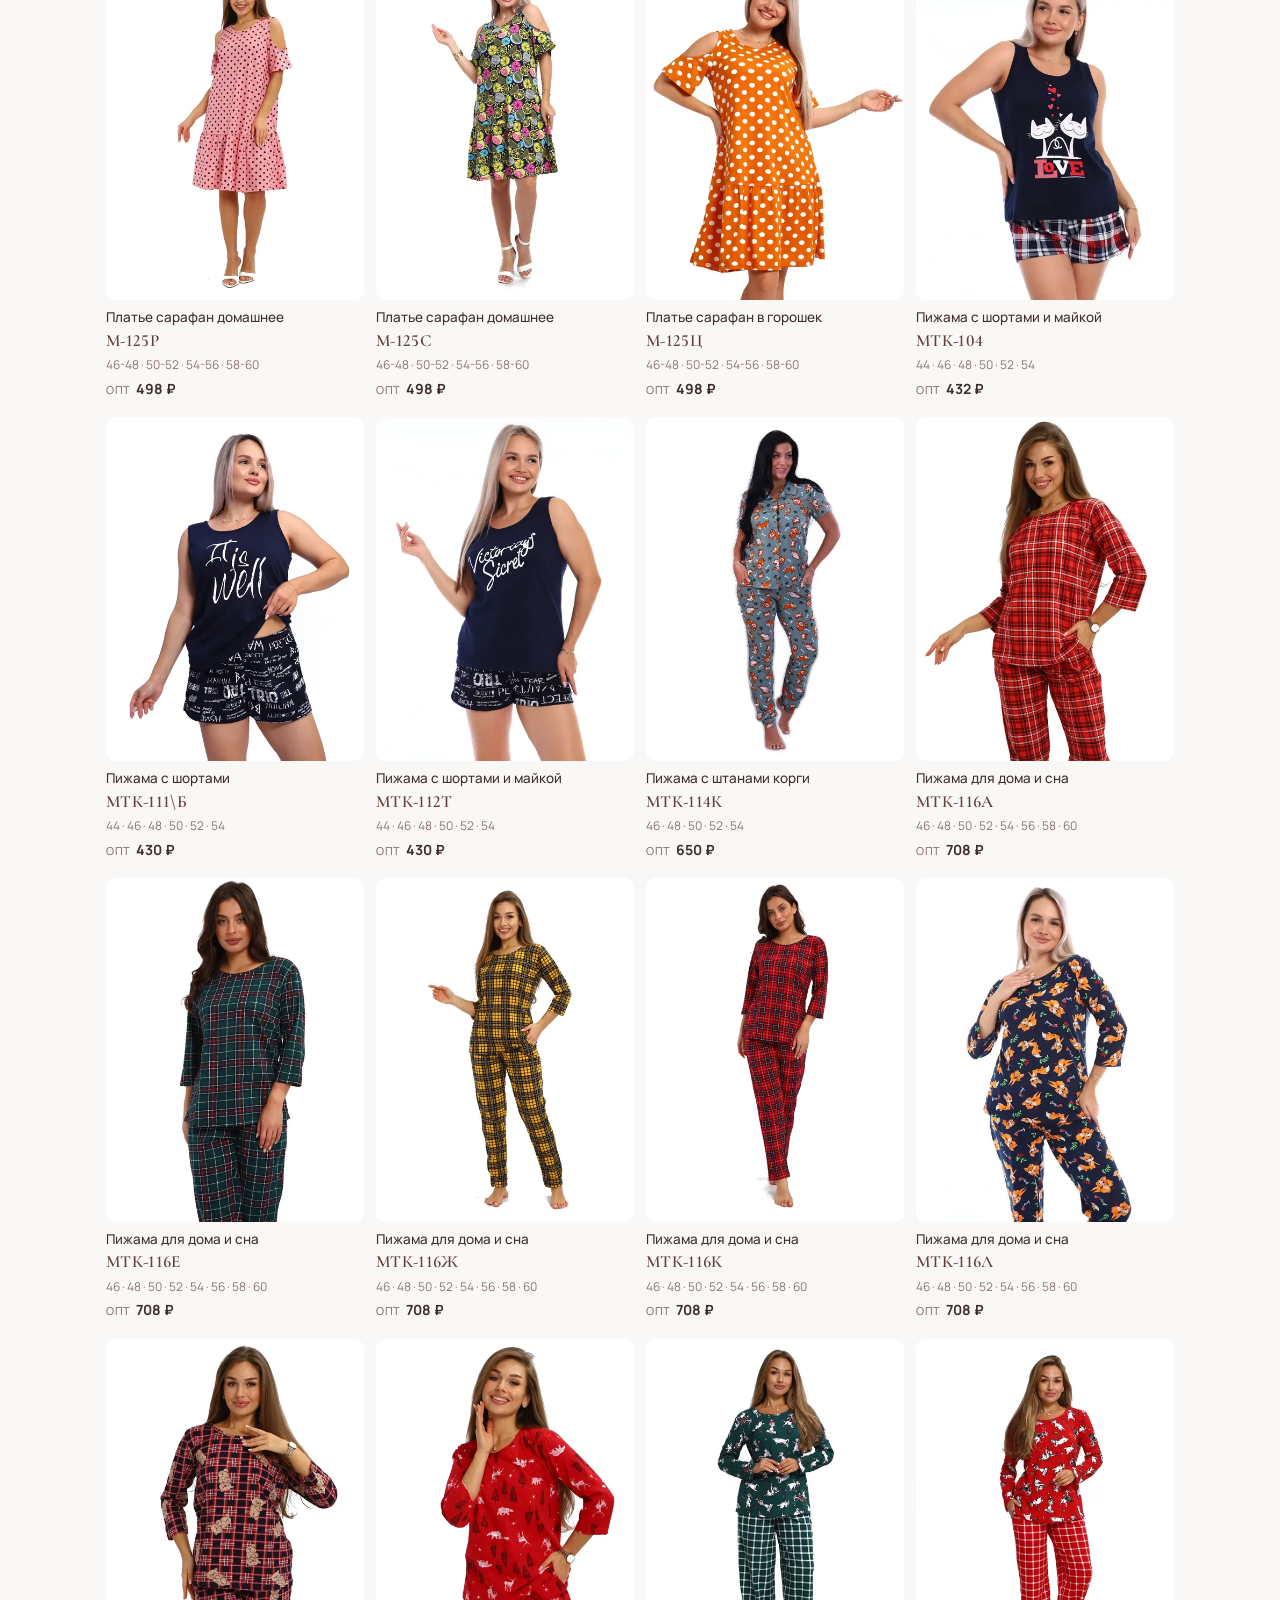
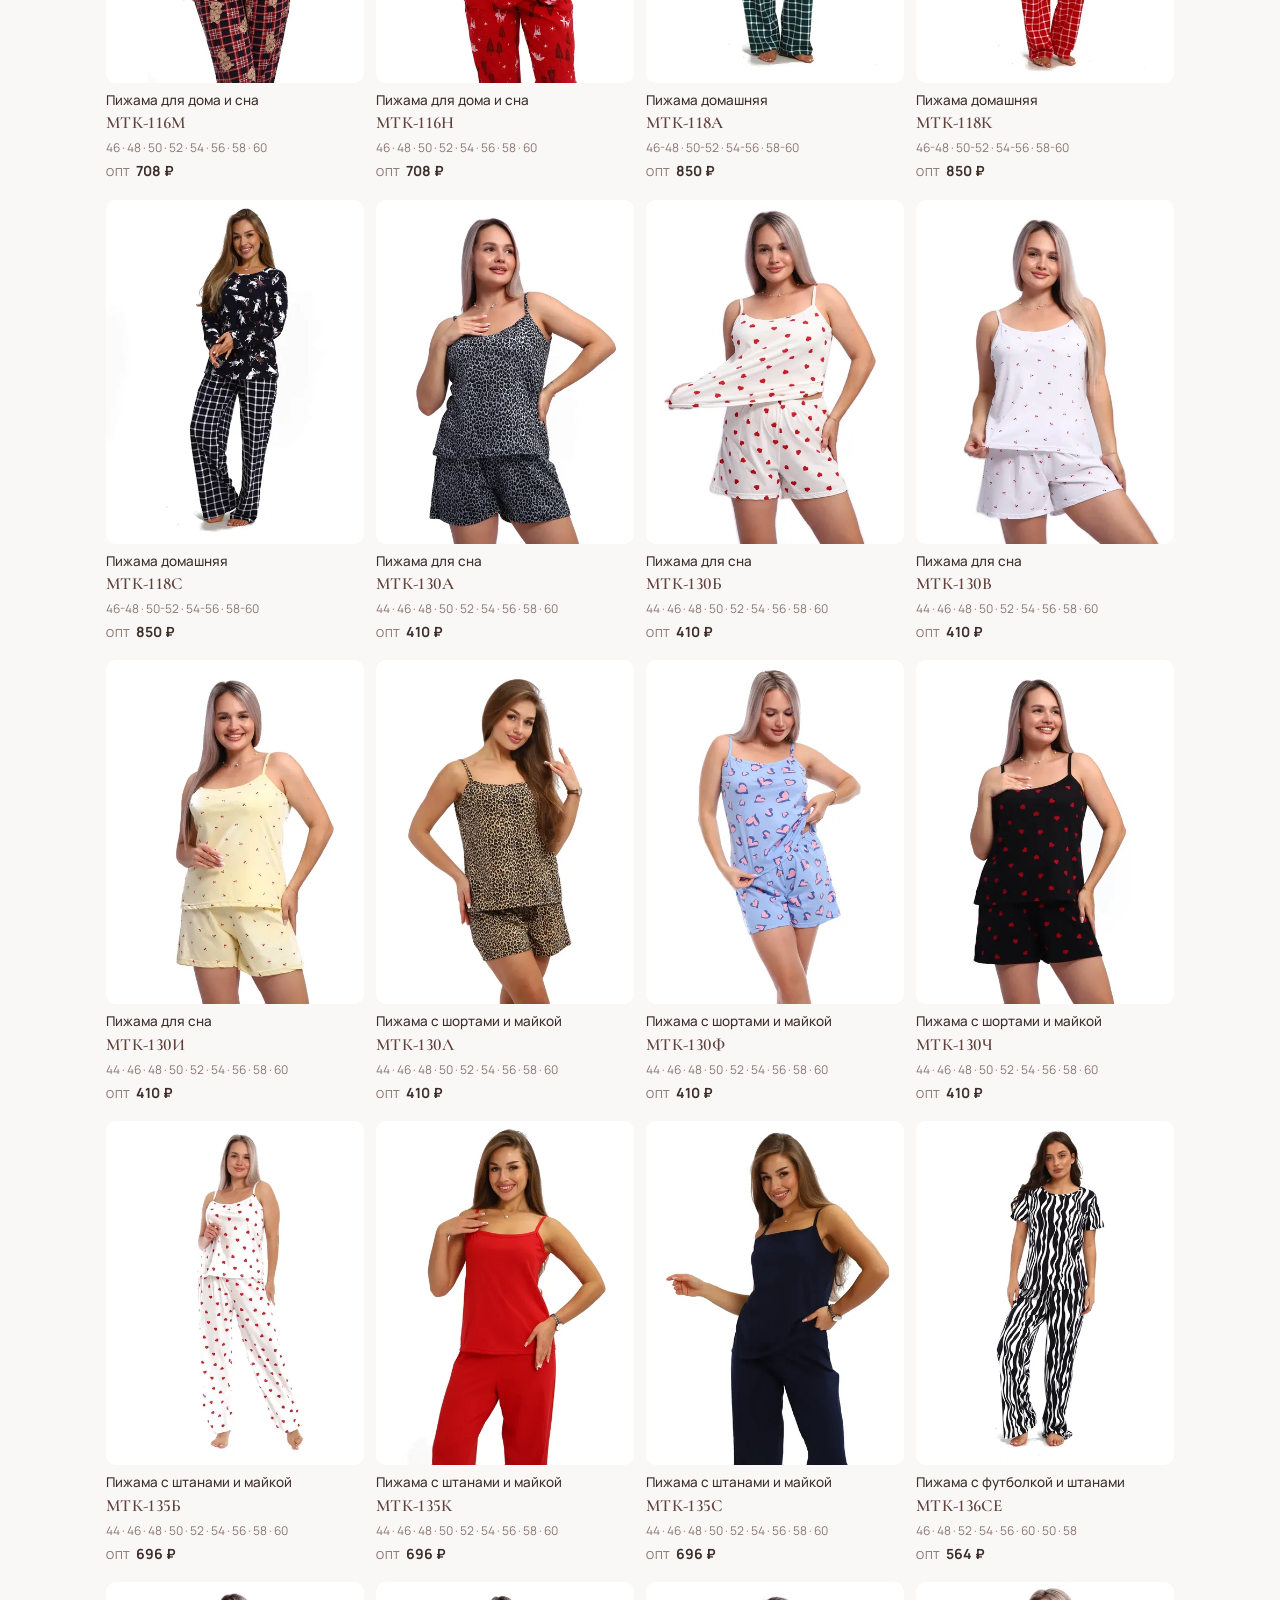
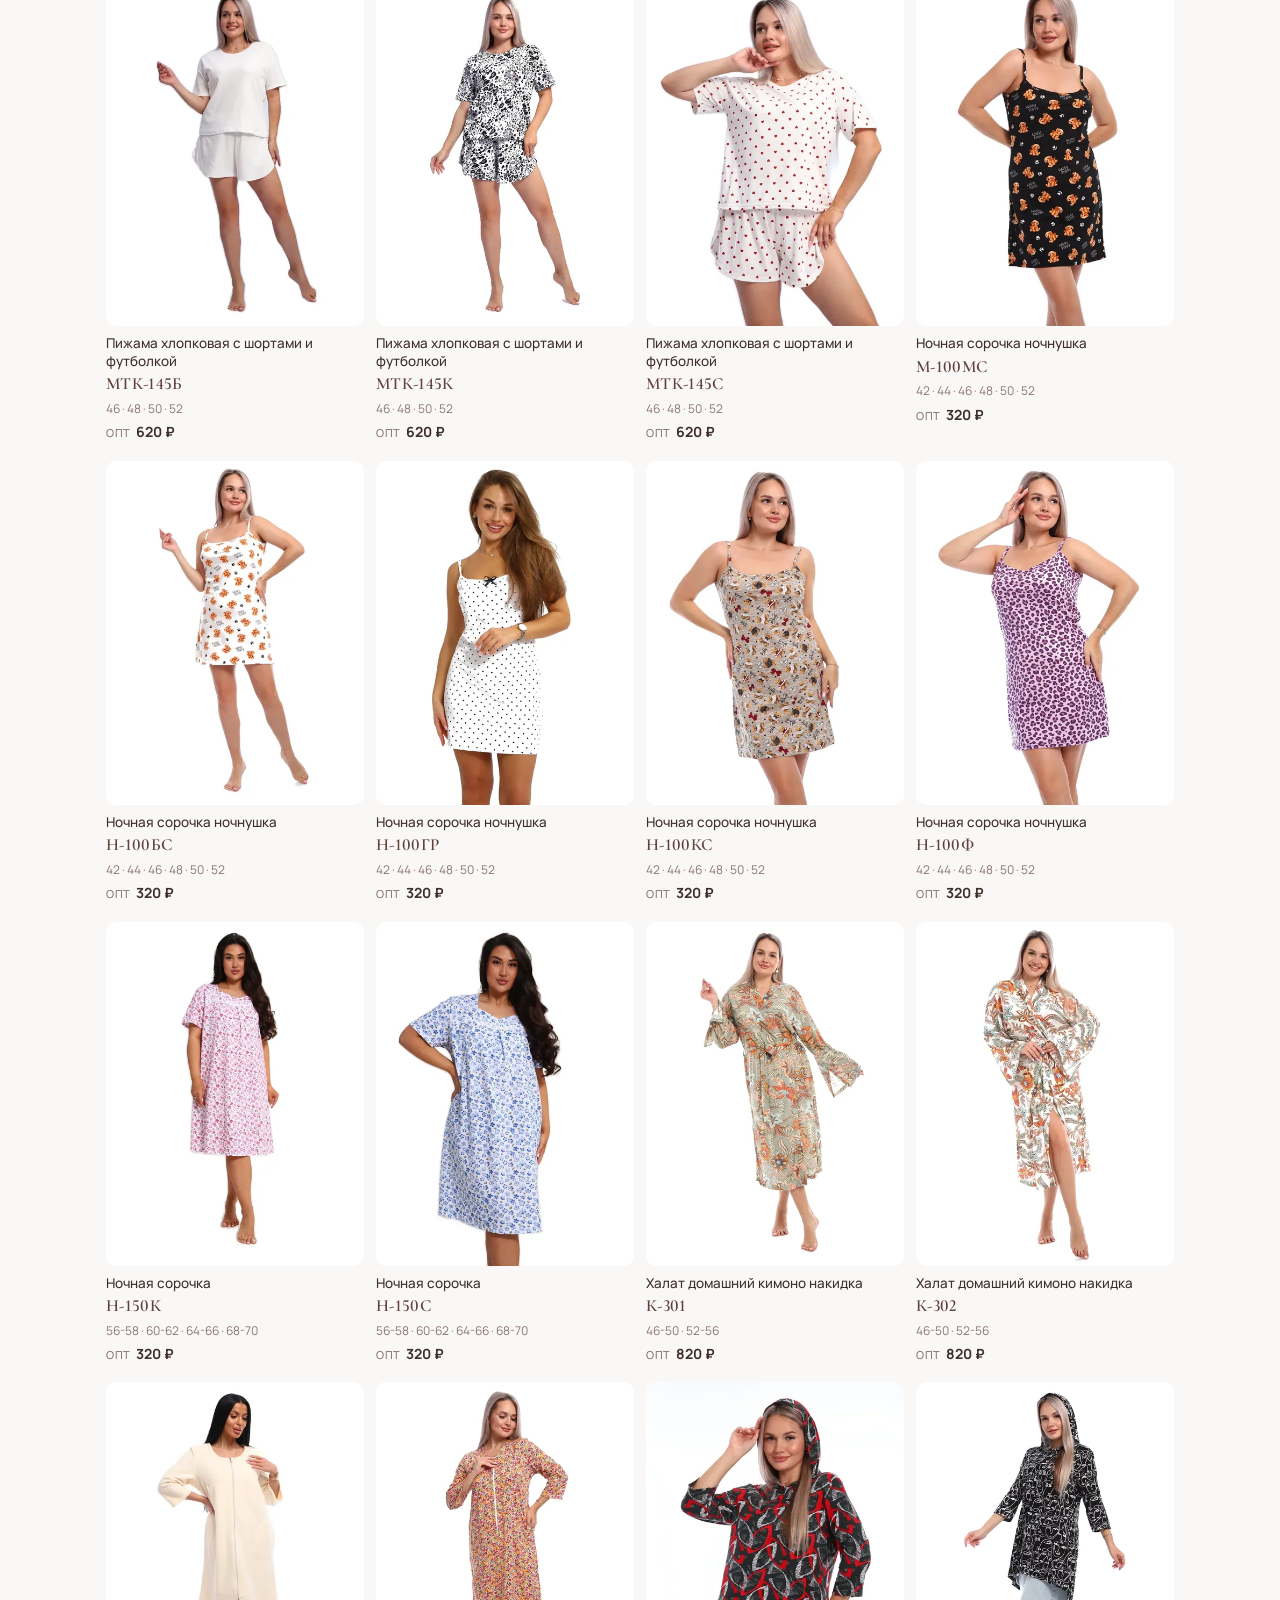
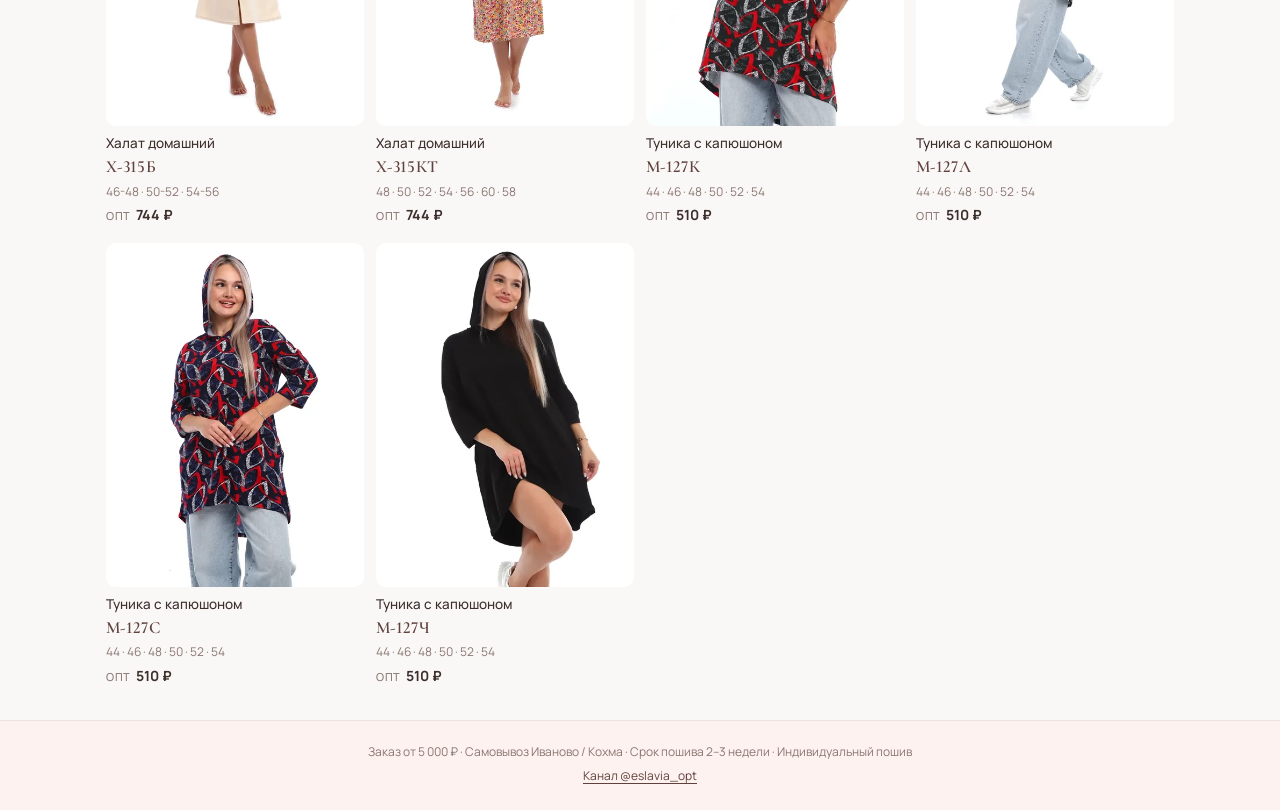
==== commit c7b82e32: "Условия: срок пошива 2–3 недели, индивидуальный пошив" ====
--- a/index.html
+++ b/index.html
@@ -3,16 +3,17 @@
 <head>
   <meta charset="utf-8">
   <script src="https://telegram.org/js/telegram-web-app.js"></script>
+  <script>/* relative assets need a trailing slash: /app -> /app/ */ if (!/(\/|\.html)$/.test(location.pathname)) location.replace(location.pathname + "/" + location.search + location.hash);</script>
   <meta name="viewport" content="width=device-width, initial-scale=1, viewport-fit=cover">
   <meta name="format-detection" content="telephone=no">
   <meta name="theme-color" content="#faf8f6">
   <title>ЭСЛАВИЯ — каталог</title>
-  <meta name="description" content="Женский трикотаж оптом. Каталог моделей, размеры 42–72, опт от 5 000 ₽.">
-  <link rel="icon" href="brand/logo.svg" type="image/svg+xml">
+  <meta name="description" content="Женский трикотаж оптом. Каталог моделей, размеры 42–72, опт от 5 000 ₽. Самовывоз Иваново / Кохма, пошив 2–3 недели.">
+  <link rel="icon" href="./brand/logo.svg" type="image/svg+xml">
   <link rel="preconnect" href="https://fonts.googleapis.com">
   <link rel="preconnect" href="https://fonts.gstatic.com" crossorigin>
   <link rel="stylesheet" href="https://fonts.googleapis.com/css2?family=Cormorant+Garamond:ital,wght@0,500;0,600;1,500&family=Manrope:wght@400;500;600;700&display=swap">
-  <link rel="stylesheet" href="styles.css?v=1">
+  <link rel="stylesheet" href="./styles.css?v=3">
 </head>
 <body>
   <div id="list-view" class="view">
@@ -20,7 +21,7 @@
       <span class="logo" role="img" aria-label="ЭСЛАВИЯ"></span>
       <p class="tagline">женский трикотаж · оптом</p>
       <p class="facts"><span>Опт от 5 000 ₽</span><i></i><span>Размеры 42–72</span></p>
-      <p class="facts facts-2">Самовывоз Иваново / Кохма</p>
+      <p class="facts facts-2">Самовывоз Иваново / Кохма · Пошив 2–3 недели</p>
     </header>
 
     <div class="controls" id="controls">
@@ -41,7 +42,7 @@
     <p id="empty" class="empty" hidden>Ничего не найдено. Попробуйте изменить фильтры.</p>
 
     <footer class="foot">
-      <p>Заказ от 5 000 ₽ · Самовывоз Иваново / Кохма</p>
+      <p>Заказ от 5 000 ₽ · Самовывоз Иваново / Кохма · Срок пошива 2–3 недели · Индивидуальный пошив</p>
       <a id="channel-link" href="https://t.me/eslavia_opt">Канал @eslavia_opt</a>
     </footer>
   </div>
@@ -54,6 +55,8 @@
     </div>
     <div class="gallery">
       <div class="slides" id="slides"></div>
+      <button id="nav-prev" class="nav nav-prev" type="button" aria-label="Предыдущее фото" hidden><svg viewBox="0 0 24 24" aria-hidden="true"><path d="M14.5 5.5L8 12l6.5 6.5"/></svg></button>
+      <button id="nav-next" class="nav nav-next" type="button" aria-label="Следующее фото" hidden><svg viewBox="0 0 24 24" aria-hidden="true"><path d="M9.5 5.5L16 12l-6.5 6.5"/></svg></button>
       <div class="dots" id="dots"></div>
     </div>
     <div class="info">
@@ -66,7 +69,7 @@
         <div class="d-sizes" id="d-sizes"></div>
       </div>
       <p class="d-meta" id="d-meta"></p>
-      <p class="d-note">Минимальный заказ от 5 000 ₽. Самовывоз Иваново / Кохма.</p>
+      <p class="d-note">Минимальный заказ от 5 000 ₽. Самовывоз Иваново / Кохма. Срок пошива 2–3 недели. Возможен индивидуальный пошив.</p>
     </div>
     <div class="actions">
       <a id="d-post" class="btn btn-ghost" href="#" rel="noopener">Открыть пост</a>
@@ -74,6 +77,6 @@
     </div>
   </section>
 
-  <script src="app.js?v=1"></script>
+  <script src="./app.js?v=3"></script>
 </body>
 </html>
--- a/styles.css
+++ b/styles.css
@@ -71,8 +71,8 @@
   height: 54px;
   margin: 0 auto;
   background-color: var(--accent);
-  -webkit-mask: url(brand/logo.svg) center / contain no-repeat;
-  mask: url(brand/logo.svg) center / contain no-repeat;
+  -webkit-mask: url(./brand/logo.svg) center / contain no-repeat;
+  mask: url(./brand/logo.svg) center / contain no-repeat;
 }
 html[data-theme="dark"] .logo { background-color: var(--text); }
 .tagline {
@@ -275,25 +275,77 @@
 .back svg { width: 20px; height: 20px; fill: none; stroke: currentColor; stroke-width: 1.8; stroke-linecap: round; stroke-linejoin: round; }
 html.in-tg .detail-top { display: none; } /* Telegram BackButton is used instead */
 
-.gallery { position: relative; background: var(--photo-bg); }
+/* Photo area: always full width, height = 3:4 of the width but never taller than the viewport minus the
+   action bar, so the whole figure is visible. object-fit: contain never crops; the letterbox colour is
+   taken from the photo's own edge (app.js edgeBg), with a neutral white fallback — no tinted stripe. */
+.gallery { position: relative; background: #fff; }
 .slides {
   display: flex;
+  width: 100%;
   overflow-x: auto;
   scroll-snap-type: x mandatory;
   scrollbar-width: none;
   aspect-ratio: 3 / 4;
-  max-height: 72vh;
+  max-height: calc(100vh - 86px - var(--safe-bottom));
+  max-height: calc(100dvh - 86px - var(--safe-bottom));
+  min-height: 280px;
 }
 .slides::-webkit-scrollbar { display: none; }
 .slides img {
   flex: 0 0 100%;
   width: 100%;
   height: 100%;
-  object-fit: cover;
+  object-fit: contain;
+  background: #fff;
   scroll-snap-align: center;
   display: block;
 }
-@media (min-width: 640px) { .slides img { object-fit: contain; } }
+
+/* ‹ › arrows — mouse/trackpad only (Telegram Desktop, browsers), at any width; touch devices swipe. */
+.nav { display: none; }
+@media (hover: hover) and (pointer: fine) {
+  .nav {
+    position: absolute;
+    top: 50%;
+    z-index: 2;
+    display: flex;
+    align-items: center;
+    justify-content: center;
+    width: 56px;
+    height: 112px;
+    margin-top: -56px;
+    padding: 0;
+    border: 0;
+    background: transparent;
+    color: #3d2f2c;
+    cursor: pointer;
+    transition: opacity .2s var(--ease);
+  }
+  .nav-prev { left: var(--nav-inset, 0px); }
+  .nav-next { right: var(--nav-inset, 0px); }
+  .nav svg {
+    width: 40px;
+    height: 40px;
+    padding: 9px;
+    border-radius: 50%;
+    background: rgba(255, 255, 255, .62);
+    -webkit-backdrop-filter: blur(6px);
+    backdrop-filter: blur(6px);
+    box-shadow: 0 1px 8px rgba(61, 47, 44, .14);
+    fill: none;
+    stroke: currentColor;
+    stroke-width: 1.8;
+    stroke-linecap: round;
+    stroke-linejoin: round;
+    opacity: .78;
+    transition: opacity .2s var(--ease), background .2s var(--ease), transform .2s var(--ease);
+  }
+  .nav:hover svg, .nav:focus-visible svg { opacity: 1; background: rgba(255, 255, 255, .92); transform: scale(1.06); }
+  .nav:active svg { transform: scale(.96); }
+  .nav:focus { outline: none; }
+  .nav:focus-visible svg { box-shadow: 0 0 0 2px #60413d; }
+  .nav:disabled { opacity: 0; pointer-events: none; }
+}
 .dots { position: absolute; left: 0; right: 0; bottom: 12px; display: flex; justify-content: center; gap: 6px; }
 .dots button { width: 7px; height: 7px; padding: 0; border: 0; border-radius: 50%; background: rgba(96, 65, 61, .22); cursor: pointer; transition: width .25s var(--ease), background .25s var(--ease); }
 .dots button.on { width: 20px; border-radius: 4px; background: #60413d; }
